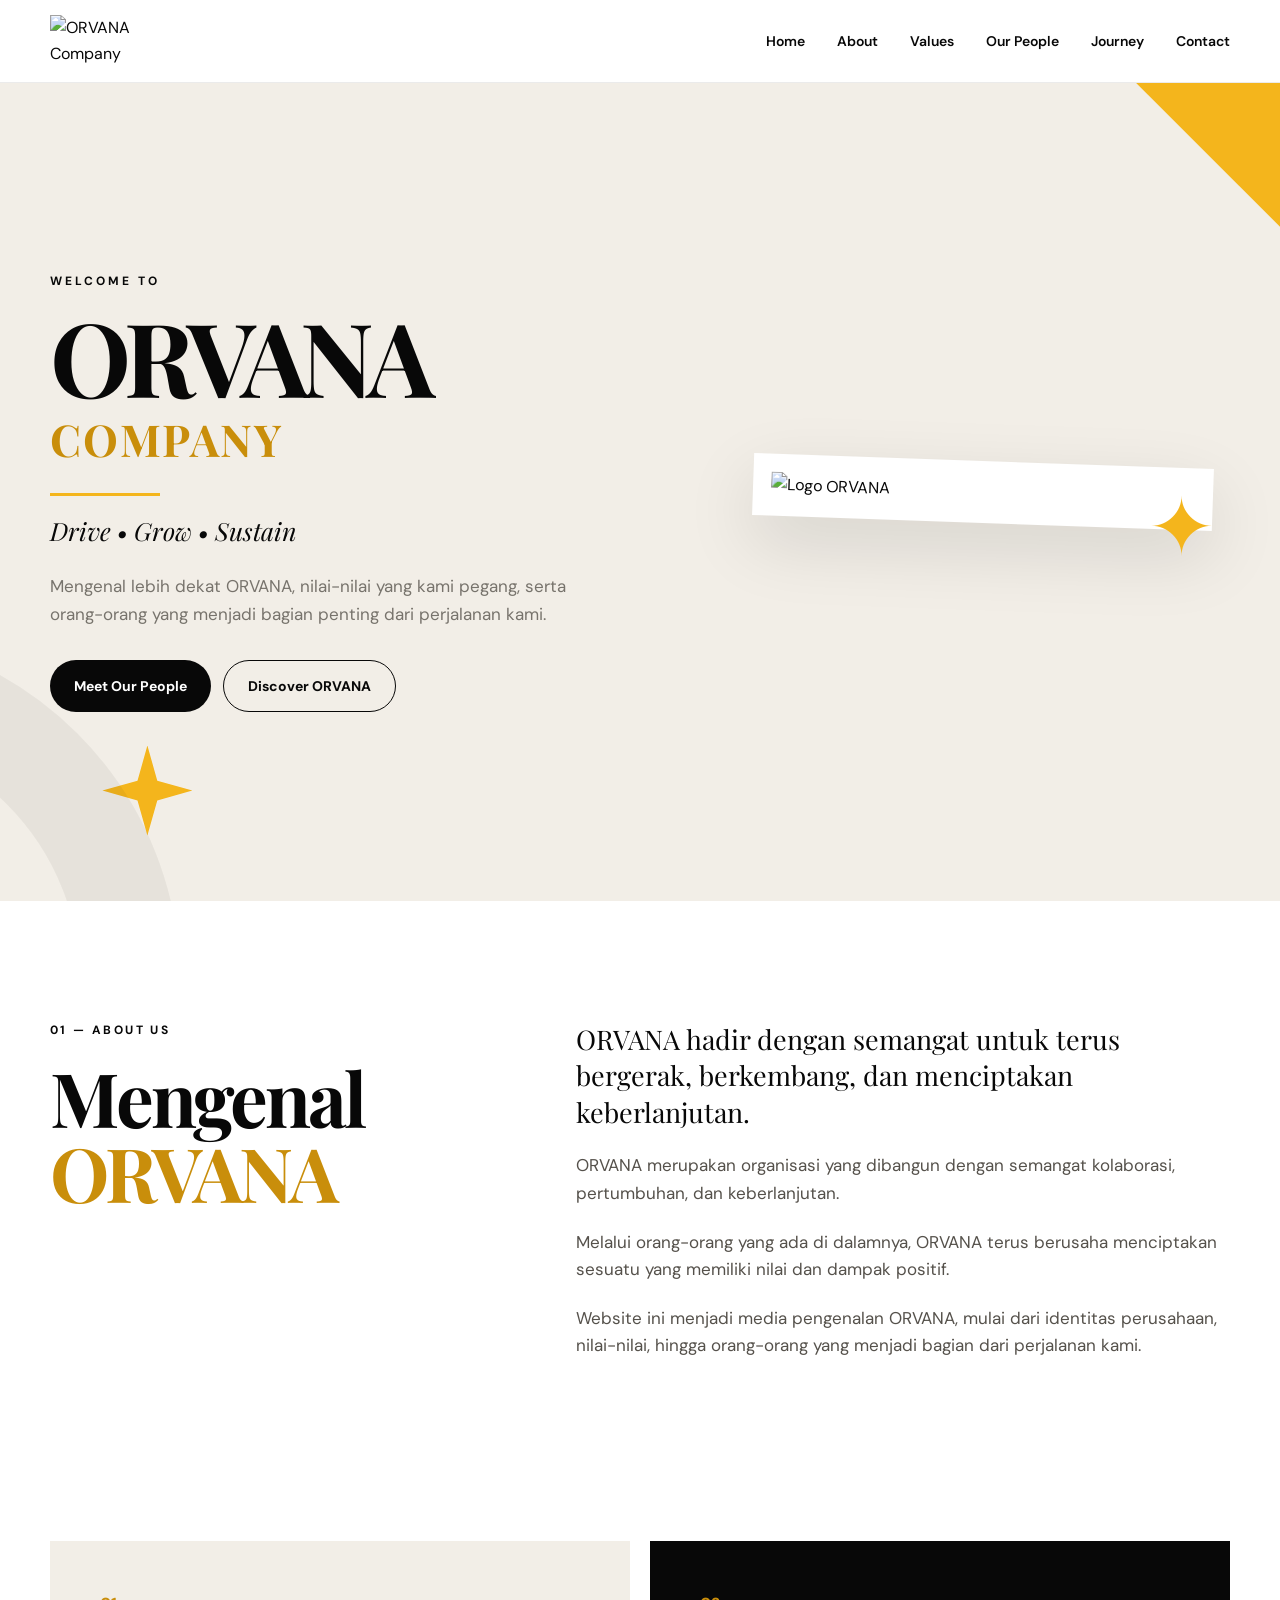
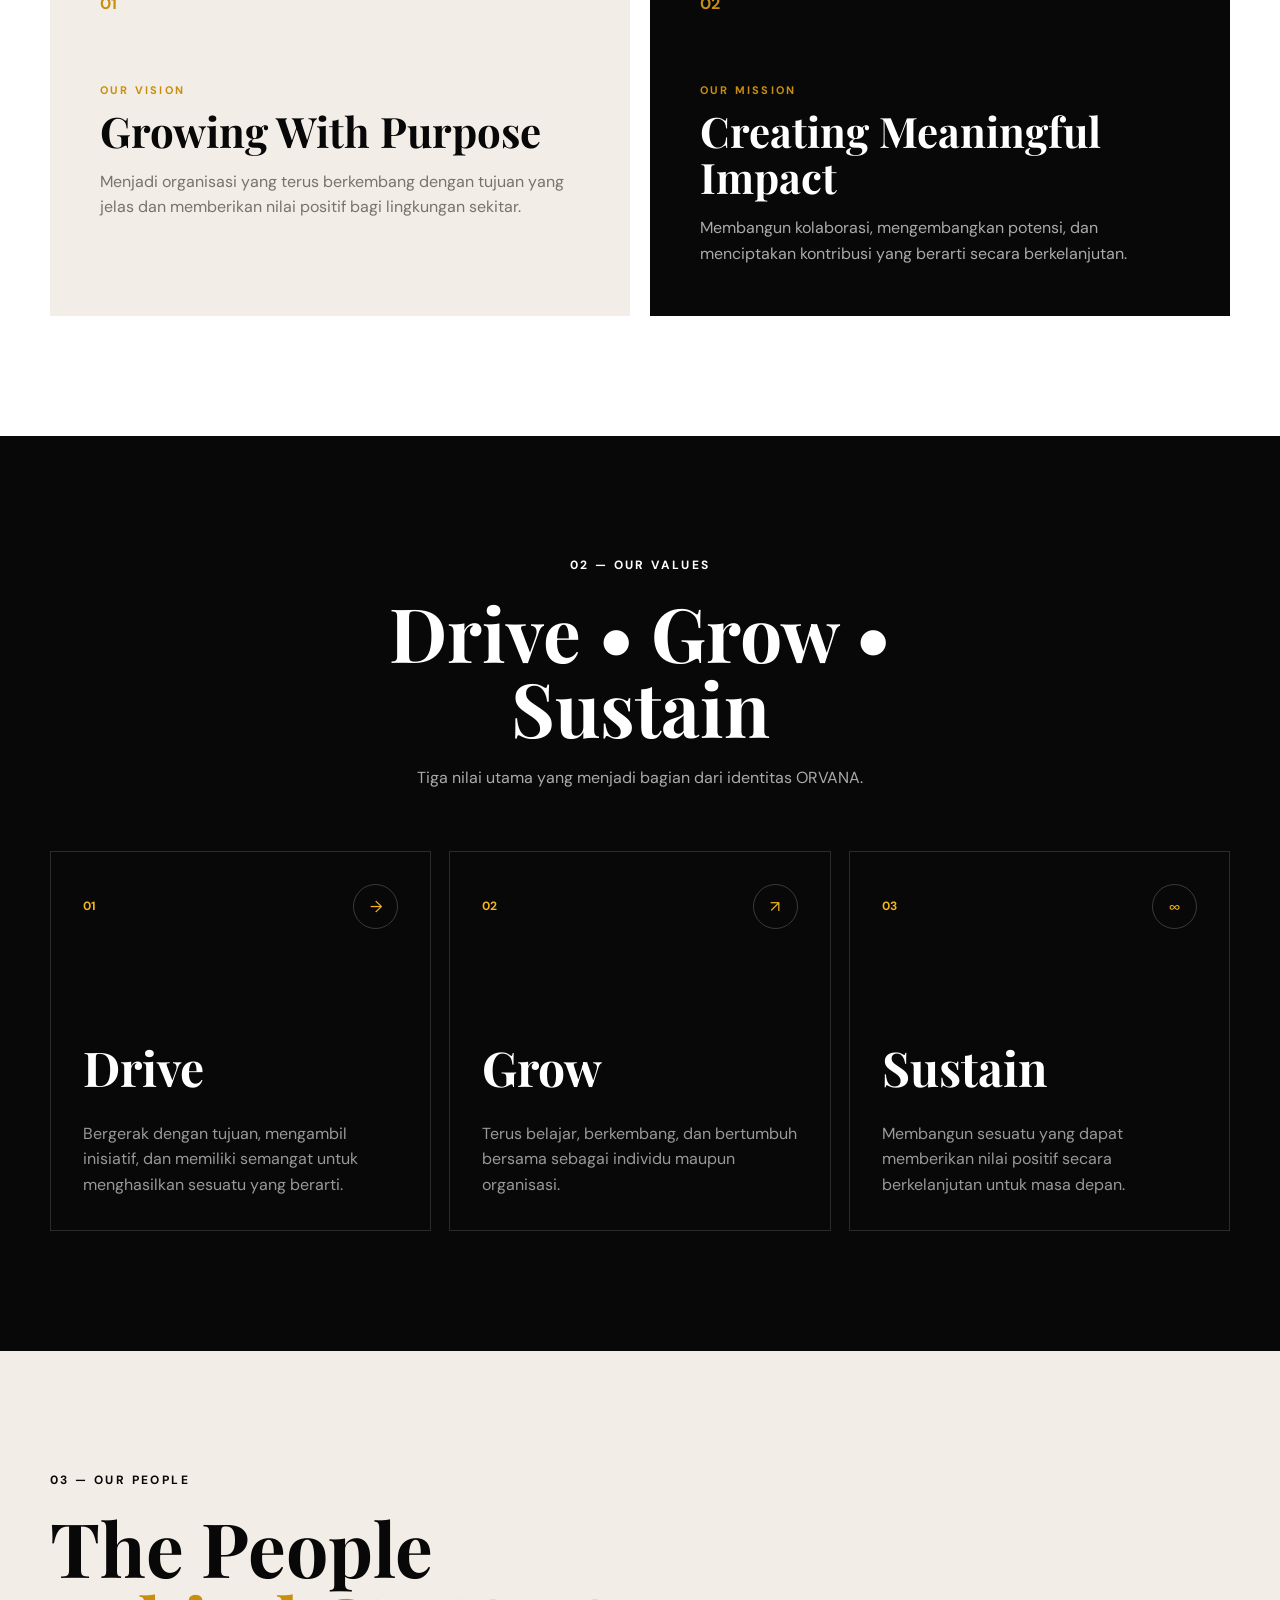
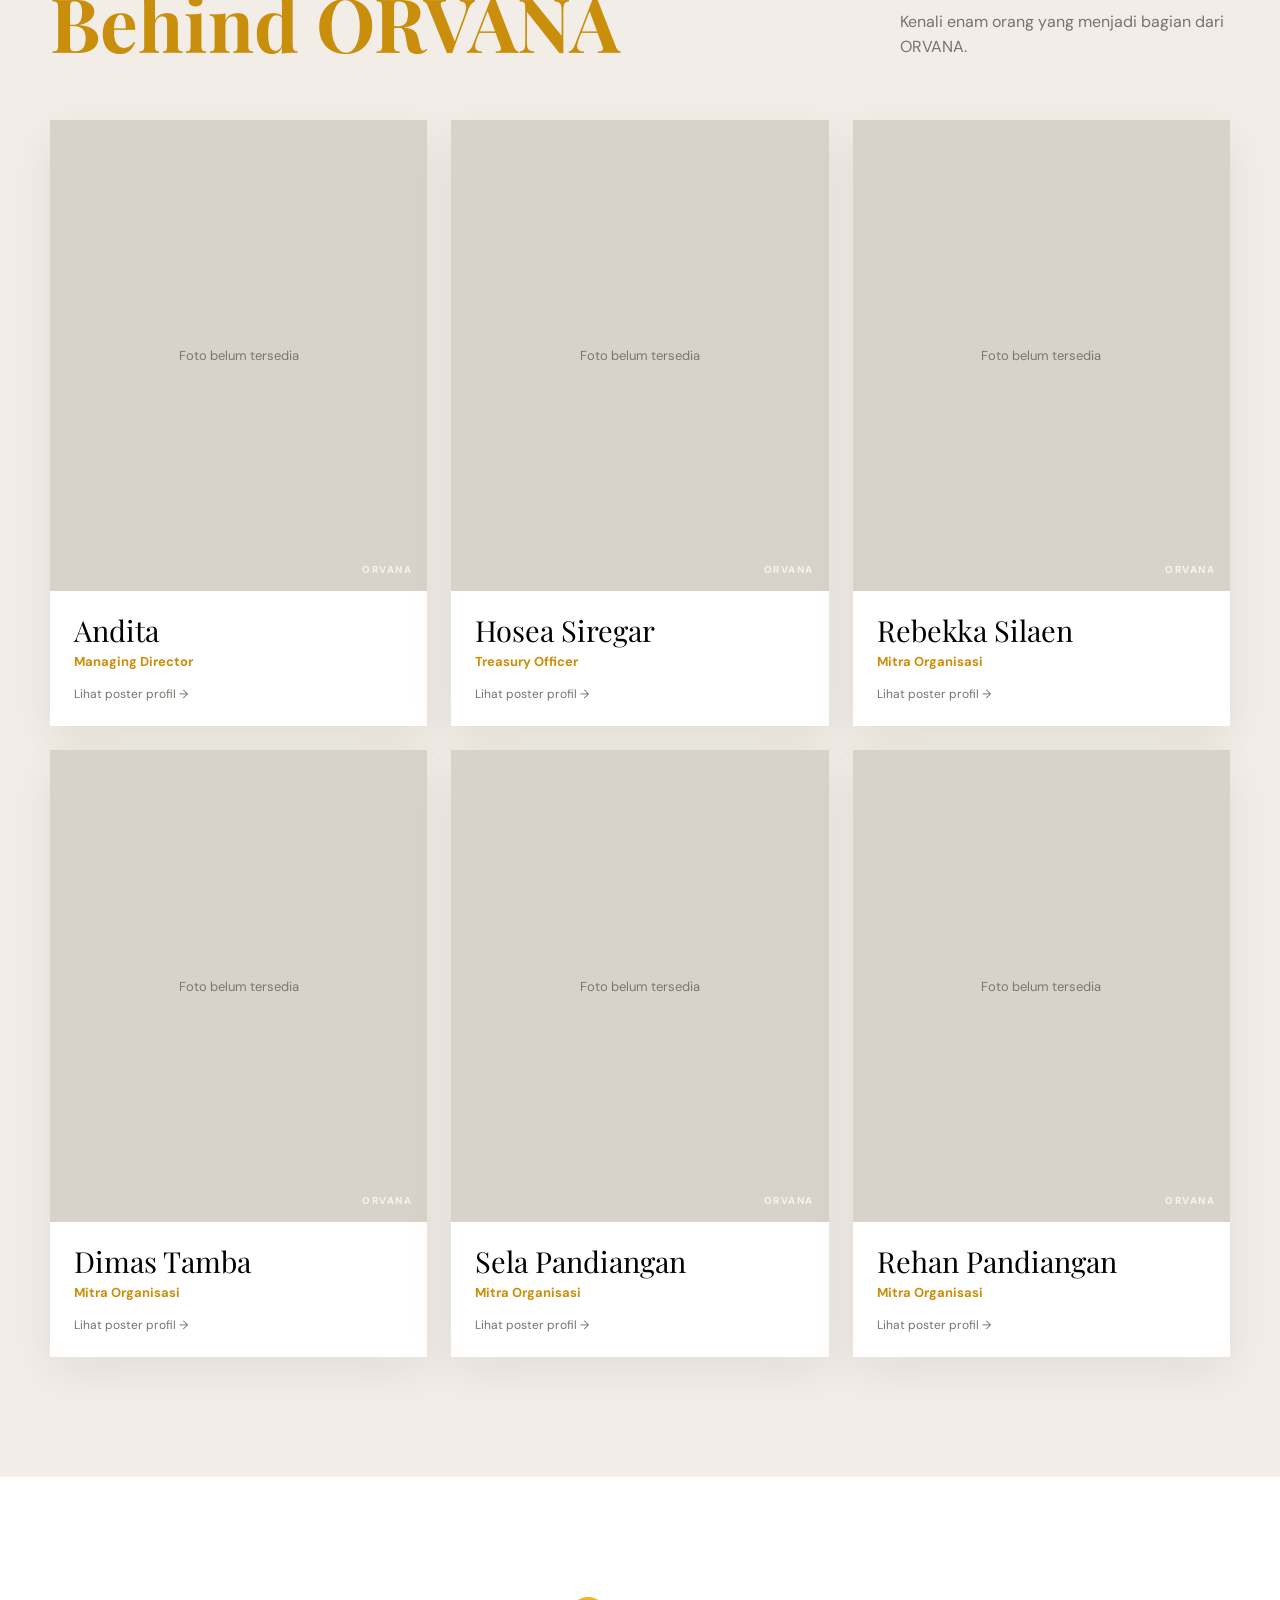
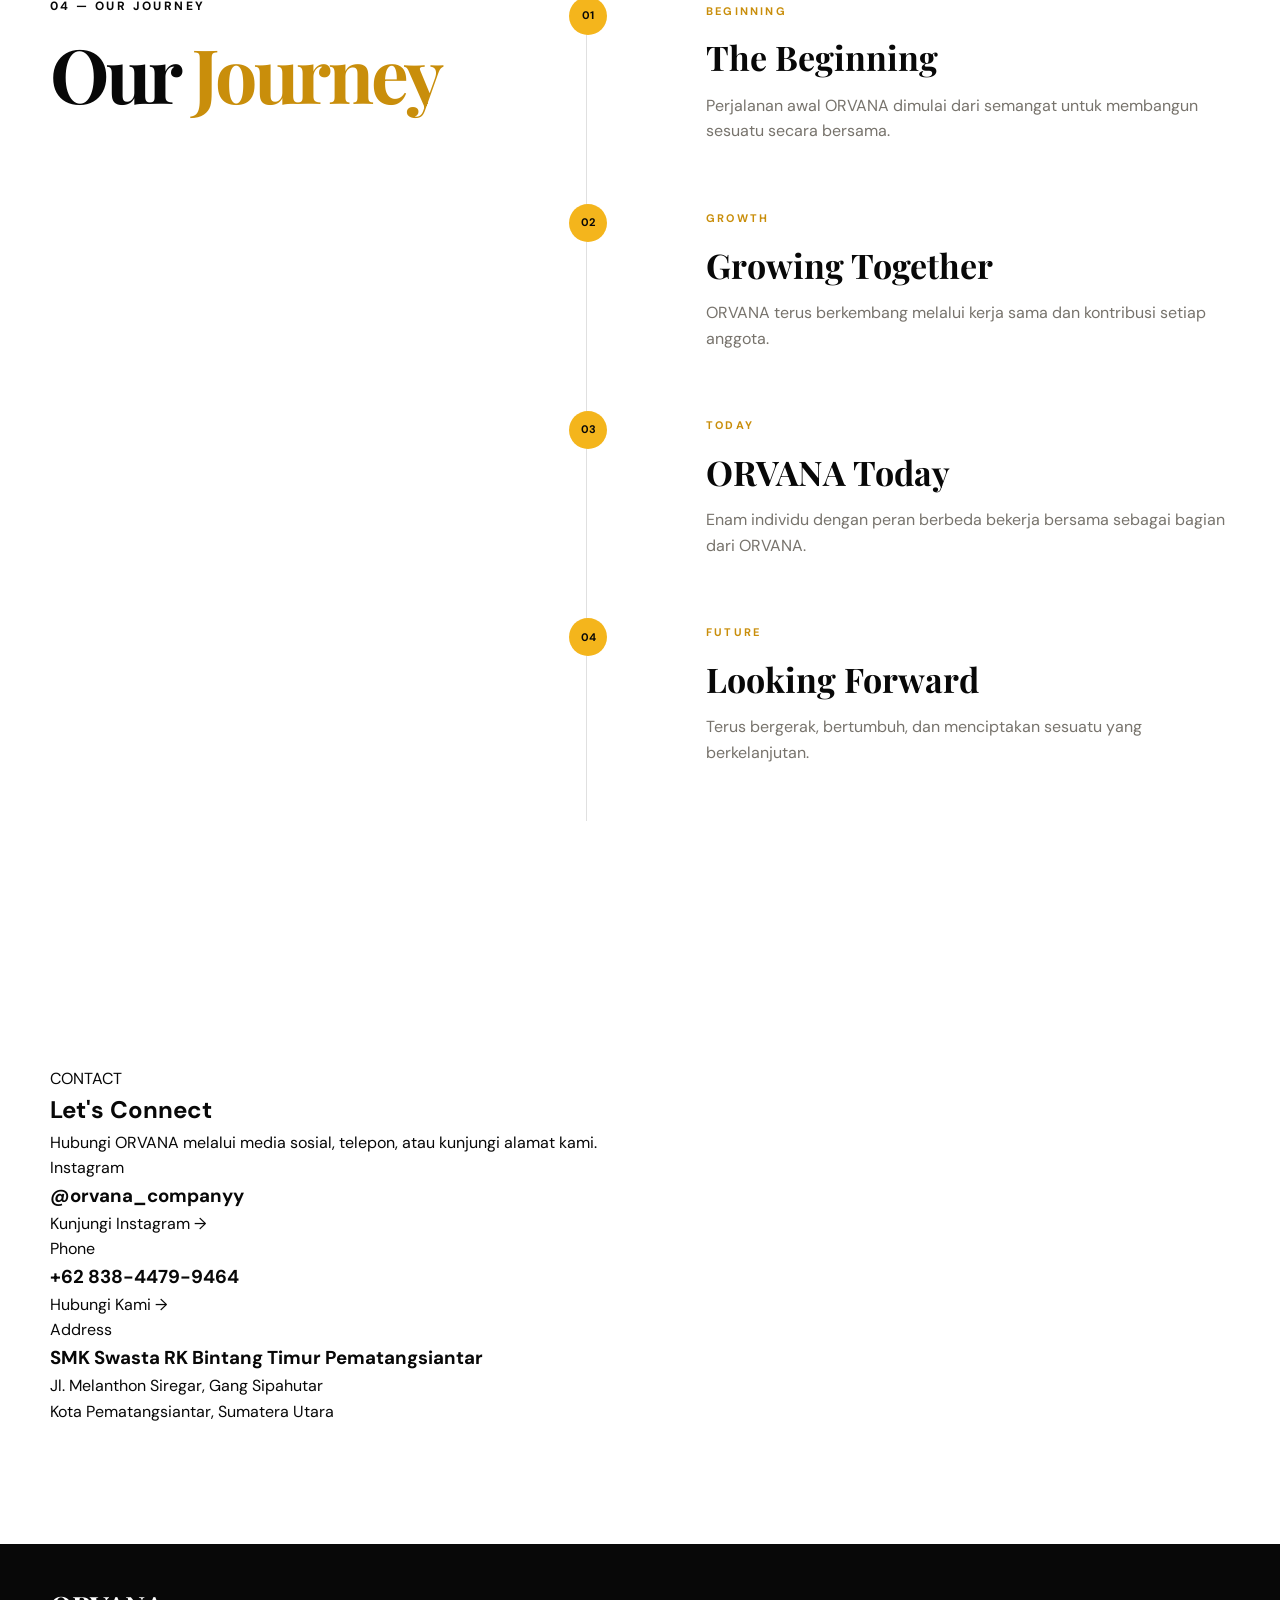
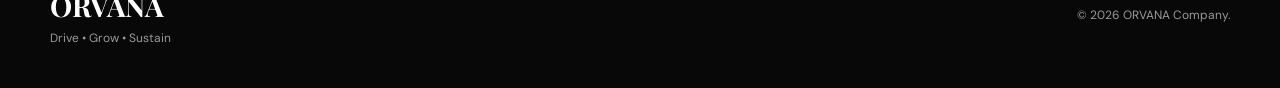
==== index.html @ 7134c8f1 "Upload ORVANA website" ====
<!DOCTYPE html>
<html lang="id">

<head>
    <meta charset="UTF-8">

    <meta name="viewport" content="width=device-width, initial-scale=1.0">

    <meta name="description"
        content="ORVANA Company - Drive, Grow, Sustain. Mengenal perusahaan dan orang-orang di balik ORVANA.">

    <meta name="author" content="ORVANA Company">

    <title>ORVANA Company | Drive • Grow • Sustain</title>

    <link rel="icon" type="image/png" href="assets/logo.png">

    <!-- Google Fonts -->
    <link rel="preconnect" href="https://fonts.googleapis.com">
    <link rel="preconnect" href="https://fonts.gstatic.com" crossorigin>

    <link
        href="https://fonts.googleapis.com/css2?family=DM+Sans:wght@400;500;600;700&family=Playfair+Display:ital,wght@0,600;0,700;1,600;1,700&display=swap"
        rel="stylesheet">

    <!-- CSS -->
    <link rel="stylesheet" href="style.css">
</head>


<body>


    <!-- =====================================================
         NAVBAR
    ====================================================== -->

    <header class="navbar">

        <div class="container navbar-container">

            <a href="#home" class="logo-link">
                <img src="assets/logo.png" alt="ORVANA Company">
            </a>


            <button
                class="menu-button"
                id="menuButton"
                aria-label="Buka menu">

                <span></span>
                <span></span>
                <span></span>

            </button>


            <nav
                class="navigation"
                id="navigation">

                <a href="#home">Home</a>

                <a href="#about">About</a>

                <a href="#values">Values</a>

                <a href="#people">Our People</a>

                <a href="#journey">Journey</a>

                <a href="#contact">Contact</a>

            </nav>

        </div>

    </header>



    <!-- =====================================================
         MAIN
    ====================================================== -->

    <main>


        <!-- =================================================
             HERO
        ================================================== -->

        <section
            class="hero"
            id="home">

            <div class="hero-decoration hero-decoration-1"></div>

            <div class="hero-decoration hero-decoration-2"></div>

            <div class="hero-circle"></div>


            <div class="container hero-container">


                <div class="hero-content reveal">

                    <p class="small-title">
                        WELCOME TO
                    </p>


                    <h1>

                        ORVANA

                        <span>
                            COMPANY
                        </span>

                    </h1>


                    <div class="hero-line"></div>


                    <p class="hero-tagline">
                        Drive • Grow • Sustain
                    </p>


                    <p class="hero-description">

                        Mengenal lebih dekat ORVANA,
                        nilai-nilai yang kami pegang,
                        serta orang-orang yang menjadi
                        bagian penting dari perjalanan kami.

                    </p>


                    <div class="hero-buttons">

                        <a
                            href="#people"
                            class="button button-dark">

                            Meet Our People

                        </a>


                        <a
                            href="#about"
                            class="button button-outline">

                            Discover ORVANA

                        </a>

                    </div>

                </div>



                <div class="hero-visual reveal">

                    <div class="hero-frame">

                        <img
                            src="assets/logo.png"
                            alt="Logo ORVANA">

                    </div>


                    <div class="hero-star">
                        ✦
                    </div>

                </div>

            </div>

        </section>



        <!-- =================================================
             ABOUT
        ================================================== -->

        <section
            class="section about-section"
            id="about">

            <div class="container">

                <div class="section-grid">


                    <div class="section-title reveal">

                        <p class="section-number">
                            01 — ABOUT US
                        </p>


                        <h2>

                            Mengenal

                            <span>
                                ORVANA
                            </span>

                        </h2>

                    </div>



                    <div class="section-text reveal">

                        <p class="lead-text">

                            ORVANA hadir dengan semangat
                            untuk terus bergerak, berkembang,
                            dan menciptakan keberlanjutan.

                        </p>


                        <p>

                            ORVANA merupakan organisasi yang
                            dibangun dengan semangat kolaborasi,
                            pertumbuhan, dan keberlanjutan.

                        </p>


                        <p>

                            Melalui orang-orang yang ada di
                            dalamnya, ORVANA terus berusaha
                            menciptakan sesuatu yang memiliki
                            nilai dan dampak positif.

                        </p>


                        <p>

                            Website ini menjadi media pengenalan
                            ORVANA, mulai dari identitas perusahaan,
                            nilai-nilai, hingga orang-orang yang
                            menjadi bagian dari perjalanan kami.

                        </p>

                    </div>

                </div>

            </div>

        </section>



        <!-- =================================================
             VISION & MISSION
        ================================================== -->

        <section class="vision-section">

            <div class="container">

                <div class="vision-grid">


                    <div class="vision-card reveal">

                        <div class="vision-icon">
                            01
                        </div>


                        <p class="card-label">
                            OUR VISION
                        </p>


                        <h3>
                            Growing With Purpose
                        </h3>


                        <p>

                            Menjadi organisasi yang terus
                            berkembang dengan tujuan yang
                            jelas dan memberikan nilai
                            positif bagi lingkungan sekitar.

                        </p>

                    </div>



                    <div class="vision-card dark-card reveal">

                        <div class="vision-icon">
                            02
                        </div>


                        <p class="card-label">
                            OUR MISSION
                        </p>


                        <h3>
                            Creating Meaningful Impact
                        </h3>


                        <p>

                            Membangun kolaborasi, mengembangkan
                            potensi, dan menciptakan kontribusi
                            yang berarti secara berkelanjutan.

                        </p>

                    </div>

                </div>

            </div>

        </section>



        <!-- =================================================
             VALUES
        ================================================== -->

        <section
            class="section values-section"
            id="values">

            <div class="container">


                <div class="center-title reveal">

                    <p class="section-number">
                        02 — OUR VALUES
                    </p>


                    <h2>
                        Drive • Grow • Sustain
                    </h2>


                    <p>

                        Tiga nilai utama yang menjadi
                        bagian dari identitas ORVANA.

                    </p>

                </div>



                <div class="values-grid">


                    <article class="value-card reveal">

                        <div class="value-top">

                            <span>
                                01
                            </span>


                            <div class="value-symbol">
                                →
                            </div>

                        </div>


                        <h3>
                            Drive
                        </h3>


                        <p>

                            Bergerak dengan tujuan,
                            mengambil inisiatif,
                            dan memiliki semangat
                            untuk menghasilkan
                            sesuatu yang berarti.

                        </p>

                    </article>



                    <article class="value-card reveal">

                        <div class="value-top">

                            <span>
                                02
                            </span>


                            <div class="value-symbol">
                                ↗
                            </div>

                        </div>


                        <h3>
                            Grow
                        </h3>


                        <p>

                            Terus belajar, berkembang,
                            dan bertumbuh bersama sebagai
                            individu maupun organisasi.

                        </p>

                    </article>



                    <article class="value-card reveal">

                        <div class="value-top">

                            <span>
                                03
                            </span>


                            <div class="value-symbol">
                                ∞
                            </div>

                        </div>


                        <h3>
                            Sustain
                        </h3>


                        <p>

                            Membangun sesuatu yang dapat
                            memberikan nilai positif
                            secara berkelanjutan
                            untuk masa depan.

                        </p>

                    </article>

                </div>

            </div>

        </section>



        <!-- =================================================
             OUR PEOPLE
        ================================================== -->

        <section
            class="section people-section"
            id="people">

            <div class="container">


                <div class="people-heading reveal">

                    <div>

                        <p class="section-number">
                            03 — OUR PEOPLE
                        </p>


                        <h2>

                            The People

                            <span>
                                Behind ORVANA
                            </span>

                        </h2>

                    </div>


                    <p>

                        Kenali enam orang yang menjadi
                        bagian dari ORVANA.

                    </p>

                </div>



                <!--

                    Kartu 6 anggota akan dibuat
                    secara otomatis oleh JavaScript.

                -->

                <div
                    class="people-grid"
                    id="peopleGrid">

                </div>

            </div>

        </section>



        <!-- =================================================
             JOURNEY
        ================================================== -->

        <section
            class="section journey-section"
            id="journey">

            <div class="container">


                <div class="section-grid">


                    <div class="section-title reveal">

                        <p class="section-number">
                            04 — OUR JOURNEY
                        </p>


                        <h2>

                            Our

                            <span>
                                Journey
                            </span>

                        </h2>

                    </div>



                    <div class="timeline">


                        <div class="timeline-item reveal">

                            <div class="timeline-number">
                                01
                            </div>


                            <div>

                                <span class="timeline-label">
                                    BEGINNING
                                </span>


                                <h3>
                                    The Beginning
                                </h3>


                                <p>

                                    Perjalanan awal ORVANA
                                    dimulai dari semangat
                                    untuk membangun sesuatu
                                    secara bersama.

                                </p>

                            </div>

                        </div>



                        <div class="timeline-item reveal">

                            <div class="timeline-number">
                                02
                            </div>


                            <div>

                                <span class="timeline-label">
                                    GROWTH
                                </span>


                                <h3>
                                    Growing Together
                                </h3>


                                <p>

                                    ORVANA terus berkembang
                                    melalui kerja sama dan
                                    kontribusi setiap anggota.

                                </p>

                            </div>

                        </div>



                        <div class="timeline-item reveal">

                            <div class="timeline-number">
                                03
                            </div>


                            <div>

                                <span class="timeline-label">
                                    TODAY
                                </span>


                                <h3>
                                    ORVANA Today
                                </h3>


                                <p>

                                    Enam individu dengan
                                    peran berbeda bekerja
                                    bersama sebagai bagian
                                    dari ORVANA.

                                </p>

                            </div>

                        </div>



                        <div class="timeline-item reveal">

                            <div class="timeline-number">
                                04
                            </div>


                            <div>

                                <span class="timeline-label">
                                    FUTURE
                                </span>


                                <h3>
                                    Looking Forward
                                </h3>


                                <p>

                                    Terus bergerak, bertumbuh,
                                    dan menciptakan sesuatu
                                    yang berkelanjutan.

                                </p>

                            </div>

                        </div>


                    </div>

                </div>

            </div>

        </section>



        <!-- =================================================
             CONTACT
        ================================================== -->

        <section class="contact section" id="contact">
    <div class="container">
        <div class="section-heading reveal">
            <span class="section-label">CONTACT</span>
            <h2>Let's Connect</h2>
            <p>
                Hubungi ORVANA melalui media sosial, telepon, atau kunjungi
                alamat kami.
            </p>
        </div>

        <div class="contact-grid">

            <!-- Instagram -->
            <div class="contact-card reveal">
                <div class="contact-icon">
                    <i class="fab fa-instagram"></i>
                </div>

                <div class="contact-info">
                    <span>Instagram</span>
                    <h3>@orvana_companyy</h3>

                    <a
                        href="https://www.instagram.com/orvana_company/"
                        target="_blank"
                        rel="noopener noreferrer"
                    >
                        Kunjungi Instagram →
                    </a>
                </div>
            </div>

            <!-- Telepon -->
            <div class="contact-card reveal">
                <div class="contact-icon">
                    <i class="fas fa-phone"></i>
                </div>

                <div class="contact-info">
                    <span>Phone</span>
                    <h3>+62 838-4479-9464</h3>

                    <a href="tel:+6283844799464">
                        Hubungi Kami →
                    </a>
                </div>
            </div>

            <!-- Alamat -->
            <div class="contact-card reveal">
                <div class="contact-icon">
                    <i class="fas fa-location-dot"></i>
                </div>

                <div class="contact-info">
                    <span>Address</span>
                    <h3>SMK Swasta RK Bintang Timur Pematangsiantar</h3>

                    <p>
                        Jl. Melanthon Siregar, Gang Sipahutar<br>
                        Kota Pematangsiantar, Sumatera Utara
                    </p>
                </div>
            </div>

        </div>
    </div>
</section>

    </main>



    <!-- =====================================================
         FOOTER
    ====================================================== -->

    <footer class="footer">

        <div class="container footer-container">


            <div>

                <h3>
                    ORVANA
                </h3>


                <p>
                    Drive • Grow • Sustain
                </p>

            </div>



            <div>

                <p>

                    ©
                    <span id="year"></span>
                    ORVANA Company.

                </p>

            </div>

        </div>

    </footer>



    <!-- =====================================================
         EMPLOYEE POSTER MODAL
    ====================================================== -->

    <div
        class="employee-modal"
        id="employeeModal"
        aria-hidden="true">


        <div
            class="modal-background"
            id="modalBackground">
        </div>



        <div
            class="modal-container"
            role="dialog"
            aria-modal="true">


            <button
                class="modal-close"
                id="modalClose"
                aria-label="Tutup">

                ×

            </button>



            <!-- POSTER -->

            <div class="employee-poster">


                <div class="poster-circle-big">
                </div>


                <div class="poster-circle-small">
                </div>


                <div class="poster-gold-shape">
                </div>



                <!-- LOGO -->

                <div class="poster-logo">

                    <img
                        src="assets/logo.png"
                        alt="ORVANA Company">

                </div>



                <!-- TAGLINE -->

                <div class="poster-tagline">

                    <span>
                        Drive
                    </span>

                    <b>
                        •
                    </b>

                    <span>
                        Grow
                    </span>

                    <b>
                        •
                    </b>

                    <span>
                        Sustain
                    </span>

                </div>



                <!-- SOCIAL BAR -->

                <div class="poster-social">

                    <span class="social-icon">
                        ◎
                    </span>


                    <span class="social-text">
                        ORVANA
                    </span>


                    <span class="social-icon">
                        ↗
                    </span>

                </div>



                <!-- PHOTO -->

                <div class="poster-photo">

                    <img
                        id="posterPhoto"
                        src=""
                        alt="Foto anggota ORVANA">

                </div>



                <!-- DECORATIVE TEXT -->

                <div class="poster-left-text">

                    Better
                    <br>
                    Together

                </div>



                <div class="poster-right-text">

                    Work
                    <br>
                    Smart
                    <br>
                    Not
                    <br>
                    Just
                    <br>
                    Hard

                </div>



                <!-- INFORMATION -->

                <div class="poster-information">

                    <h2 id="posterName">
                        Employee Name
                    </h2>


                    <p id="posterPosition">
                        Position
                    </p>

                </div>

            </div>

        </div>

    </div>



    <!-- =====================================================
         JAVASCRIPT
    ====================================================== -->

    <script src="script.js"></script>

</body>

</html>
---- style.css ----
/* =========================================================
   ORVANA COMPANY
   STYLE.CSS
========================================================= */


/* =========================================================
   VARIABLES
========================================================= */

:root {

    --black: #080808;

    --black-soft: #111111;

    --gold: #f4b51c;

    --gold-dark: #c98e0b;

    --cream: #f2eee7;

    --white: #ffffff;

    --gray: #77736c;

    --border: rgba(0, 0, 0, 0.12);

    --shadow:
        0 25px 70px rgba(0, 0, 0, 0.12);

}


/* =========================================================
   RESET
========================================================= */

* {

    margin: 0;

    padding: 0;

    box-sizing: border-box;

}


html {

    scroll-behavior: smooth;

}


body {

    font-family:
        "DM Sans",
        Arial,
        sans-serif;

    color:
        var(--black);

    background:
        var(--white);

    line-height:
        1.6;

    overflow-x:
        hidden;

}


img {

    max-width:
        100%;

    display:
        block;

}


a {

    color:
        inherit;

    text-decoration:
        none;

}


button {

    font-family:
        inherit;

}


/* =========================================================
   CONTAINER
========================================================= */

.container {

    width:
        min(
            1180px,
            calc(100% - 40px)
        );

    margin:
        0 auto;

}


/* =========================================================
   NAVBAR
========================================================= */

.navbar {

    position:
        sticky;

    top:
        0;

    z-index:
        1000;

    background:
        rgba(255,255,255,.95);

    backdrop-filter:
        blur(15px);

    border-bottom:
        1px solid
        rgba(0,0,0,.08);

}


.navbar-container {

    min-height:
        82px;

    display:
        flex;

    align-items:
        center;

    justify-content:
        space-between;

}


.logo-link img {

    width:
        145px;

}


.navigation {

    display:
        flex;

    align-items:
        center;

    gap:
        32px;

}


.navigation a {

    font-size:
        14px;

    font-weight:
        600;

    position:
        relative;

    padding:
        8px 0;

}


.navigation a::after {

    content:
        "";

    position:
        absolute;

    left:
        0;

    bottom:
        0;

    width:
        0;

    height:
        2px;

    background:
        var(--gold);

    transition:
        width .25s ease;

}


.navigation a:hover::after {

    width:
        100%;

}


/* =========================================================
   MOBILE MENU
========================================================= */

.menu-button {

    display:
        none;

    width:
        44px;

    height:
        44px;

    border:
        none;

    background:
        transparent;

    cursor:
        pointer;

}


.menu-button span {

    display:
        block;

    width:
        25px;

    height:
        2px;

    background:
        var(--black);

    margin:
        5px auto;

}


/* =========================================================
   HERO
========================================================= */

.hero {

    min-height:
        calc(100vh - 82px);

    background:
        var(--cream);

    position:
        relative;

    overflow:
        hidden;

    display:
        flex;

    align-items:
        center;

}


.hero-container {

    display:
        grid;

    grid-template-columns:
        1fr .8fr;

    gap:
        70px;

    align-items:
        center;

    padding:
        80px 0;

}


.hero-content {

    position:
        relative;

    z-index:
        5;

}


.small-title {

    font-size:
        12px;

    letter-spacing:
        .25em;

    font-weight:
        700;

    margin-bottom:
        20px;

}


.hero h1 {

    font-family:
        "Playfair Display",
        Georgia,
        serif;

    font-size:
        clamp(60px, 8vw, 110px);

    line-height:
        .88;

    letter-spacing:
        -.06em;

}


.hero h1 span {

    display:
        block;

    color:
        var(--gold-dark);

    font-size:
        .43em;

    letter-spacing:
        .04em;

    margin-top:
        18px;

}


.hero-line {

    width:
        110px;

    height:
        3px;

    background:
        var(--gold);

    margin-top:
        35px;

}


.hero-tagline {

    font-family:
        "Playfair Display",
        Georgia,
        serif;

    font-size:
        25px;

    font-style:
        italic;

    margin-top:
        15px;

}


.hero-description {

    max-width:
        540px;

    color:
        var(--gray);

    font-size:
        17px;

    margin-top:
        22px;

}


.hero-buttons {

    display:
        flex;

    flex-wrap:
        wrap;

    gap:
        12px;

    margin-top:
        32px;

}


.button {

    min-height:
        52px;

    display:
        inline-flex;

    align-items:
        center;

    justify-content:
        center;

    padding:
        0 24px;

    border-radius:
        100px;

    font-size:
        14px;

    font-weight:
        700;

    transition:
        all .3s ease;

}


.button:hover {

    transform:
        translateY(-3px);

}


.button-dark {

    background:
        var(--black);

    color:
        var(--white);

}


.button-outline {

    border:
        1px solid
        var(--black);

}


.hero-visual {

    position:
        relative;

    display:
        flex;

    justify-content:
        center;

}


.hero-frame {

    width:
        min(460px,100%);

    padding:
        18px;

    background:
        var(--white);

    box-shadow:
        var(--shadow);

    transform:
        rotate(2deg);

}


.hero-frame img {

    width:
        100%;

}


.hero-star {

    position:
        absolute;

    right:
        3%;

    top:
        5%;

    color:
        var(--gold);

    font-size:
        80px;

}


.hero-decoration {

    position:
        absolute;

    background:
        var(--gold);

}


.hero-decoration-1 {

    width:
        260px;

    height:
        260px;

    right:
        -150px;

    top:
        -150px;

    transform:
        rotate(45deg);

}


.hero-decoration-2 {

    width:
        90px;

    height:
        90px;

    left:
        8%;

    bottom:
        8%;

    clip-path:
        polygon(
            50% 0,
            61% 39%,
            100% 50%,
            61% 61%,
            50% 100%,
            39% 61%,
            0 50%,
            39% 39%
        );

}


.hero-circle {

    position:
        absolute;

    width:
        700px;

    height:
        700px;

    border:
        100px solid
        rgba(0,0,0,.05);

    border-radius:
        50%;

    left:
        -520px;

    bottom:
        -430px;

}


/* =========================================================
   SECTIONS
========================================================= */

.section {

    padding:
        120px 0;

}


.section-grid {

    display:
        grid;

    grid-template-columns:
        .8fr 1.2fr;

    gap:
        90px;

}


.section-number {

    font-size:
        12px;

    font-weight:
        700;

    letter-spacing:
        .2em;

    margin-bottom:
        20px;

}


.section-title h2 {

    font-family:
        "Playfair Display",
        Georgia,
        serif;

    font-size:
        clamp(45px,6vw,75px);

    line-height:
        1;

    letter-spacing:
        -.04em;

}


.section-title h2 span {

    color:
        var(--gold-dark);

}


.section-text {

    font-size:
        17px;

    color:
        #55514b;

}


.section-text p {

    margin-bottom:
        22px;

}


.section-text .lead-text {

    font-family:
        "Playfair Display",
        Georgia,
        serif;

    font-size:
        27px;

    line-height:
        1.35;

    color:
        var(--black);

}


/* =========================================================
   VISION
========================================================= */

.vision-section {

    padding:
        40px 0 120px;

}


.vision-grid {

    display:
        grid;

    grid-template-columns:
        1fr 1fr;

    gap:
        20px;

}


.vision-card {

    padding:
        50px;

    min-height:
        330px;

    background:
        var(--cream);

}


.dark-card {

    background:
        var(--black);

    color:
        var(--white);

}


.vision-icon {

    color:
        var(--gold-dark);

    font-weight:
        700;

}


.card-label {

    margin-top:
        65px;

    font-size:
        11px;

    font-weight:
        700;

    letter-spacing:
        .2em;

    color:
        var(--gold-dark);

}


.vision-card h3 {

    font-family:
        "Playfair Display",
        Georgia,
        serif;

    font-size:
        42px;

    line-height:
        1.1;

    margin-top:
        8px;

}


.vision-card p:last-child {

    margin-top:
        15px;

    color:
        var(--gray);

}


.dark-card p:last-child {

    color:
        #aaa;

}


/* =========================================================
   VALUES
========================================================= */

.values-section {

    background:
        var(--black);

    color:
        var(--white);

}


.center-title {

    text-align:
        center;

    max-width:
        760px;

    margin:
        0 auto 60px;

}


.center-title h2 {

    font-family:
        "Playfair Display",
        Georgia,
        serif;

    font-size:
        clamp(45px,6vw,75px);

    line-height:
        1;

    margin-bottom:
        20px;

}


.center-title > p:last-child {

    color:
        #aaa;

}


.values-grid {

    display:
        grid;

    grid-template-columns:
        repeat(3,1fr);

    gap:
        18px;

}


.value-card {

    min-height:
        350px;

    border:
        1px solid
        rgba(255,255,255,.14);

    padding:
        32px;

    transition:
        all .3s ease;

}


.value-card:hover {

    transform:
        translateY(-8px);

    border-color:
        var(--gold);

}


.value-top {

    display:
        flex;

    align-items:
        center;

    justify-content:
        space-between;

}


.value-top span {

    font-size:
        12px;

    font-weight:
        700;

    color:
        var(--gold);

}


.value-symbol {

    width:
        45px;

    height:
        45px;

    border:
        1px solid
        rgba(255,255,255,.2);

    border-radius:
        50%;

    display:
        grid;

    place-items:
        center;

    color:
        var(--gold);

}


.value-card h3 {

    font-family:
        "Playfair Display",
        Georgia,
        serif;

    font-size:
        48px;

    margin-top:
        100px;

    margin-bottom:
        15px;

}


.value-card p {

    color:
        #999;

}


/* =========================================================
   PEOPLE
========================================================= */

.people-section {

    background:
        var(--cream);

}


.people-heading {

    display:
        flex;

    justify-content:
        space-between;

    align-items:
        flex-end;

    gap:
        40px;

    margin-bottom:
        60px;

}


.people-heading h2 {

    font-family:
        "Playfair Display",
        Georgia,
        serif;

    font-size:
        clamp(45px,6vw,75px);

    line-height:
        1;

}


.people-heading h2 span {

    display:
        block;

    color:
        var(--gold-dark);

}


.people-heading > p {

    max-width:
        330px;

    color:
        var(--gray);

}


/* =========================================================
   EMPLOYEE GRID
========================================================= */

.people-grid {

    display:
        grid;

    grid-template-columns:
        repeat(3,1fr);

    gap:
        24px;

}


/* =========================================================
   EMPLOYEE CARD
========================================================= */

.person-card {

    width:
        100%;

    border:
        none;

    padding:
        0;

    background:
        var(--white);

    text-align:
        left;

    cursor:
        pointer;

    overflow:
        hidden;

    box-shadow:
        0 15px 45px
        rgba(0,0,0,.07);

    transition:
        all .3s ease;

}


.person-card:hover {

    transform:
        translateY(-8px);

    box-shadow:
        var(--shadow);

}


.person-photo {

    aspect-ratio:
        4 / 5;

    background:
        #d8d3ca;

    overflow:
        hidden;

    position:
        relative;

}


.person-photo::after {

    content:
        "ORVANA";

    position:
        absolute;

    right:
        15px;

    bottom:
        15px;

    color:
        rgba(255,255,255,.75);

    font-size:
        10px;

    font-weight:
        700;

    letter-spacing:
        .15em;

}


.person-photo img {

    width:
        100%;

    height:
        100%;

    object-fit:
        cover;

    transition:
        transform .5s ease;

}


.person-card:hover
.person-photo img {

    transform:
        scale(1.05);

}


.person-info {

    padding:
        24px;

}


.person-name {

    font-family:
        "Playfair Display",
        Georgia,
        serif;

    font-size:
        29px;

    line-height:
        1.1;

}


.person-position {

    color:
        var(--gold-dark);

    font-size:
        13px;

    font-weight:
        700;

    margin-top:
        6px;

}


.person-hint {

    margin-top:
        16px;

    color:
        var(--gray);

    font-size:
        12px;

}


/* =========================================================
   JOURNEY
========================================================= */

.timeline {

    position:
        relative;

    padding-left:
        45px;

}


.timeline::before {

    content:
        "";

    position:
        absolute;

    left:
        10px;

    top:
        5px;

    bottom:
        5px;

    width:
        1px;

    background:
        var(--border);

}


.timeline-item {

    position:
        relative;

    display:
        grid;

    grid-template-columns:
        60px 1fr;

    gap:
        25px;

    margin-bottom:
        60px;

}


.timeline-number {

    width:
        38px;

    height:
        38px;

    border-radius:
        50%;

    background:
        var(--gold);

    display:
        grid;

    place-items:
        center;

    font-size:
        11px;

    font-weight:
        700;

    position:
        relative;

    left:
        -52px;

    z-index:
        2;

}


.timeline-label {

    font-size:
        11px;

    font-weight:
        700;

    letter-spacing:
        .2em;

    color:
        var(--gold-dark);

}


.timeline-item h3 {

    font-family:
        "Playfair Display",
        Georgia,
        serif;

    font-size:
        34px;

    margin:
        8px 0;

}


.timeline-item p {

    color:
        var(--gray);

}


/* =========================================================
   CONTACT
========================================================= */

.contact-section {

    padding:
        50px 0 120px;

}


.contact-box {

    background:
        var(--cream);

    padding:
        70px;

    display:
        grid;

    grid-template-columns:
        1fr .8fr;

    gap:
        70px;

    position:
        relative;

    overflow:
        hidden;

}


.contact-box::after {

    content:
        "";

    position:
        absolute;

    width:
        350px;

    height:
        350px;

    border:
        70px solid
        rgba(244,181,28,.2);

    border-radius:
        50%;

    right:
        -170px;

    bottom:
        -180px;

}


.contact-box h2 {

    font-family:
        "Playfair Display",
        Georgia,
        serif;

    font-size:
        clamp(45px,6vw,75px);

    line-height:
        1;

}


.contact-box h2 span {

    color:
        var(--gold-dark);

}


.contact-information {

    position:
        relative;

    z-index:
        2;

}


.contact-information > p {

    color:
        var(--gray);

    margin-bottom:
        25px;

}


.contact-links {

    display:
        flex;

    flex-direction:
        column;

    gap:
        10px;

}


.contact-links a {

    font-weight:
        700;

}


.contact-links a:hover {

    color:
        var(--gold-dark);

}


/* =========================================================
   FOOTER
========================================================= */

.footer {

    background:
        var(--black);

    color:
        var(--white);

    padding:
        40px 0;

}


.footer-container {

    display:
        flex;

    justify-content:
        space-between;

    align-items:
        center;

    gap:
        30px;

}


.footer h3 {

    font-family:
        "Playfair Display",
        Georgia,
        serif;

    font-size:
        28px;

}


.footer p {

    color:
        #999;

    font-size:
        12px;

}


/* =========================================================
   MODAL
========================================================= */

.employee-modal {

    position:
        fixed;

    inset:
        0;

    z-index:
        5000;

    display:
        none;

    align-items:
        center;

    justify-content:
        center;

    padding:
        20px;

}


.employee-modal.active {

    display:
        flex;

}


.modal-background {

    position:
        absolute;

    inset:
        0;

    background:
        rgba(0,0,0,.82);

    backdrop-filter:
        blur(8px);

}


.modal-container {

    width:
        min(650px,95vw);

    max-height:
        95vh;

    overflow-y:
        auto;

    position:
        relative;

    z-index:
        2;

}


.modal-close {

    position:
        absolute;

    top:
        12px;

    right:
        12px;

    width:
        44px;

    height:
        44px;

    border:
        none;

    border-radius:
        50%;

    background:
        rgba(255,255,255,.95);

    font-size:
        30px;

    cursor:
        pointer;

    z-index:
        20;

}


.modal-close:hover {

    background:
        var(--gold);

}


/* =========================================================
   POSTER
========================================================= */

.employee-poster {

    width:
        100%;

    aspect-ratio:
        717 / 900;

    background:
        #eee9e1;

    position:
        relative;

    overflow:
        hidden;

}


/* =========================================================
   POSTER DECORATION
========================================================= */

.poster-circle-big {

    position:
        absolute;

    width:
        110%;

    height:
        60%;

    left:
        -30%;

    top:
        32%;

    border:
        75px solid
        rgba(0,0,0,.12);

    border-radius:
        50%;

}


.poster-circle-small {

    position:
        absolute;

    width:
        100%;

    height:
        52%;

    left:
        -22%;

    top:
        36%;

    border:
        25px solid
        rgba(244,181,28,.25);

    border-radius:
        50%;

}


.poster-gold-shape {

    position:
        absolute;

    width:
        230px;

    height:
        230px;

    right:
        -130px;

    top:
        -130px;

    background:
        var(--gold);

    transform:
        rotate(45deg);

}


/* =========================================================
   POSTER LOGO
========================================================= */

.poster-logo {

    position:
        absolute;

    top:
        4%;

    left:
        8%;

    width:
        55%;

    z-index:
        5;

}


.poster-logo img {

    width:
        100%;

    height:
        115px;

    object-fit:
        contain;

    object-position:
        left top;

}


/* =========================================================
   POSTER TAGLINE
========================================================= */

.poster-tagline {

    position:
        absolute;

    top:
        18%;

    left:
        32%;

    display:
        flex;

    align-items:
        center;

    gap:
        8px;

    font-size:
        13px;

    z-index:
        6;

}


.poster-tagline b {

    color:
        var(--gold-dark);

}


/* =========================================================
   POSTER SOCIAL
========================================================= */

.poster-social {

    position:
        absolute;

    top:
        22%;

    left:
        23%;

    right:
        19%;

    height:
        58px;

    background:
        rgba(255,255,255,.96);

    z-index:
        10;

    display:
        flex;

    align-items:
        center;

    justify-content:
        space-between;

    padding:
        0 17px;

    box-shadow:
        0 10px 25px
        rgba(0,0,0,.12);

}


.social-icon {

    font-size:
        25px;

}


.social-text {

    font-family:
        "Playfair Display",
        Georgia,
        serif;

    font-size:
        20px;

    font-weight:
        700;

}


/* =========================================================
   POSTER PHOTO
========================================================= */

.poster-photo {

    position:
        absolute;

    left:
        24%;

    right:
        23%;

    top:
        28%;

    height:
        49%;

    background:
        #111;

    border:
        10px solid
        var(--white);

    z-index:
        8;

    box-shadow:
        0 12px 30px
        rgba(0,0,0,.15);

}


.poster-photo img {

    width:
        100%;

    height:
        100%;

    object-fit:
        cover;

}


/* =========================================================
   POSTER TEXT
========================================================= */

.poster-left-text {

    position:
        absolute;

    left:
        3%;

    top:
        47%;

    font-family:
        "Playfair Display",
        Georgia,
        serif;

    font-style:
        italic;

    font-size:
        25px;

    line-height:
        1.05;

    font-weight:
        700;

    transform:
        rotate(-20deg);

    z-index:
        12;

}


.poster-right-text {

    position:
        absolute;

    right:
        2%;

    top:
        42%;

    text-align:
        center;

    font-family:
        "Playfair Display",
        Georgia,
        serif;

    font-style:
        italic;

    font-size:
        21px;

    line-height:
        1.1;

    font-weight:
        700;

    transform:
        rotate(9deg);

    z-index:
        12;

}


/* =========================================================
   POSTER INFORMATION
========================================================= */

.poster-information {

    position:
        absolute;

    left:
        12%;

    right:
        8%;

    bottom:
        5%;

    z-index:
        15;

}


.poster-information h2 {

    font-family:
        "Playfair Display",
        Georgia,
        serif;

    font-style:
        italic;

    font-size:
        clamp(34px,7vw,62px);

    line-height:
        .95;

    text-shadow:
        1px 1px 0 white;

}


.poster-information p {

    font-family:
        "Playfair Display",
        Georgia,
        serif;

    font-style:
        italic;

    color:
        var(--gold-dark);

    font-size:
        clamp(20px,4vw,35px);

    font-weight:
        600;

}


/* =========================================================
   ANIMATION
========================================================= */

.reveal {

    opacity:
        0;

    transform:
        translateY(25px);

    transition:
        opacity .7s ease,
        transform .7s ease;

}


.reveal.show {

    opacity:
        1;

    transform:
        translateY(0);

}


/* =========================================================
   TABLET
========================================================= */

@media (max-width:900px) {


    .hero-container {

        grid-template-columns:
            1fr;

        gap:
            50px;

    }


    .hero-visual {

        max-width:
            520px;

        margin:
            auto;

    }


    .section-grid {

        grid-template-columns:
            1fr;

        gap:
            50px;

    }


    .vision-grid {

        grid-template-columns:
            1fr;

    }


    .values-grid {

        grid-template-columns:
            1fr 1fr;

    }


    .people-grid {

        grid-template-columns:
            1fr 1fr;

    }


    .contact-box {

        grid-template-columns:
            1fr;

    }

}


/* =========================================================
   MOBILE
========================================================= */

@media (max-width:680px) {


    .container {

        width:
            calc(100% - 28px);

    }


    .navbar-container {

        min-height:
            72px;

    }


    .logo-link img {

        width:
            125px;

    }


    .menu-button {

        display:
            block;

    }


    .navigation {

        position:
            absolute;

        top:
            72px;

        left:
            0;

        right:
            0;

        display:
            none;

        flex-direction:
            column;

        align-items:
            stretch;

        gap:
            0;

        padding:
            15px 20px 25px;

        background:
            var(--white);

        border-bottom:
            1px solid
            var(--border);

    }


    .navigation.active {

        display:
            flex;

    }


    .navigation a {

        padding:
            13px 0;

    }


    .hero-container {

        padding:
            65px 0;

    }


    .hero h1 {

        font-size:
            65px;

    }


    .hero-description {

        font-size:
            15px;

    }


    .section {

        padding:
            80px 0;

    }


    .section-title h2,
    .people-heading h2,
    .center-title h2 {

        font-size:
            48px;

    }


    .values-grid {

        grid-template-columns:
            1fr;

    }


    .value-card {

        min-height:
            auto;

    }


    .value-card h3 {

        margin-top:
            65px;

    }


    .people-heading {

        flex-direction:
            column;

        align-items:
            flex-start;

    }


    .people-grid {

        grid-template-columns:
            1fr;

    }


    .vision-card {

        padding:
            35px;

    }


    .contact-box {

        padding:
            45px 28px;

    }


    .footer-container {

        flex-direction:
            column;

        align-items:
            flex-start;

    }


    .modal-container {

        width:
            96vw;

    }


    .poster-logo img {

        height:
            90px;

    }


    .poster-social {

        height:
            42px;

    }


    .social-text {

        font-size:
            14px;

    }


    .social-icon {

        font-size:
            18px;

    }


    .poster-left-text {

        font-size:
            17px;

    }


    .poster-right-text {

        font-size:
            15px;

    }

}
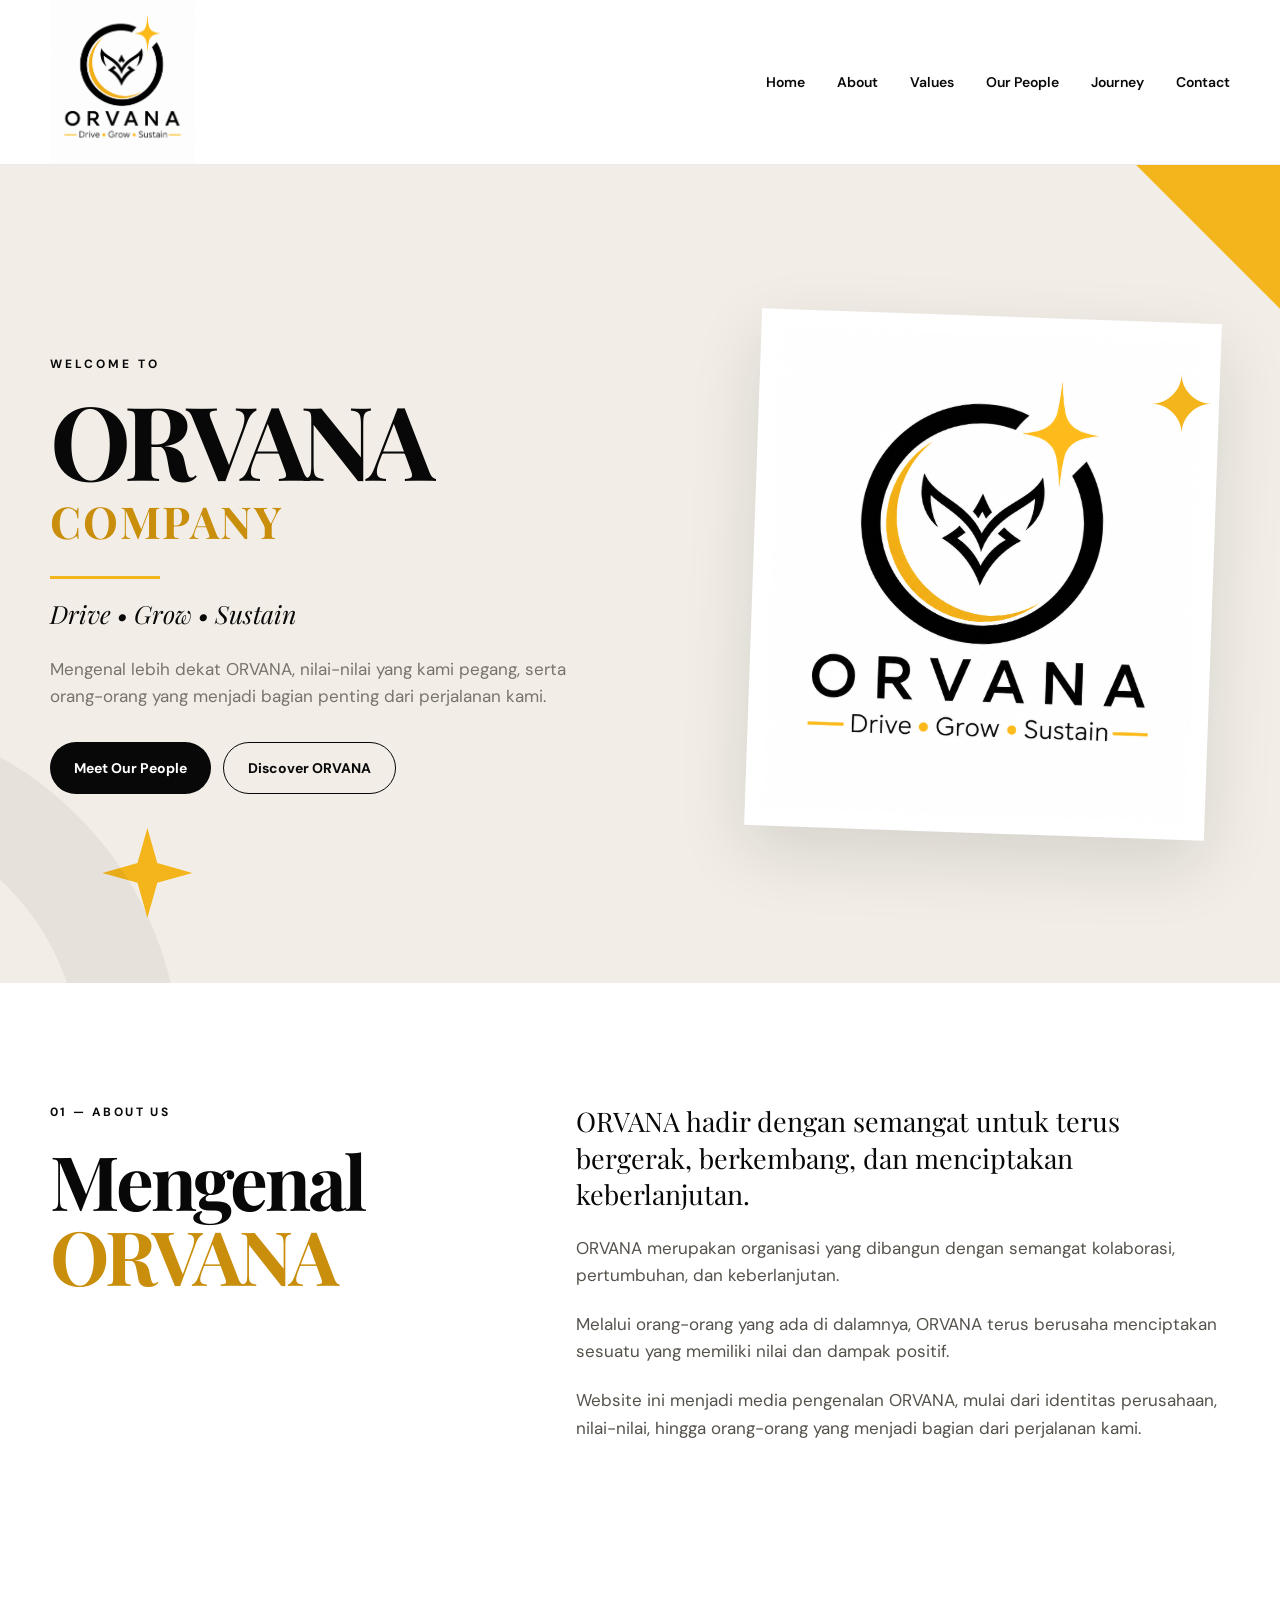
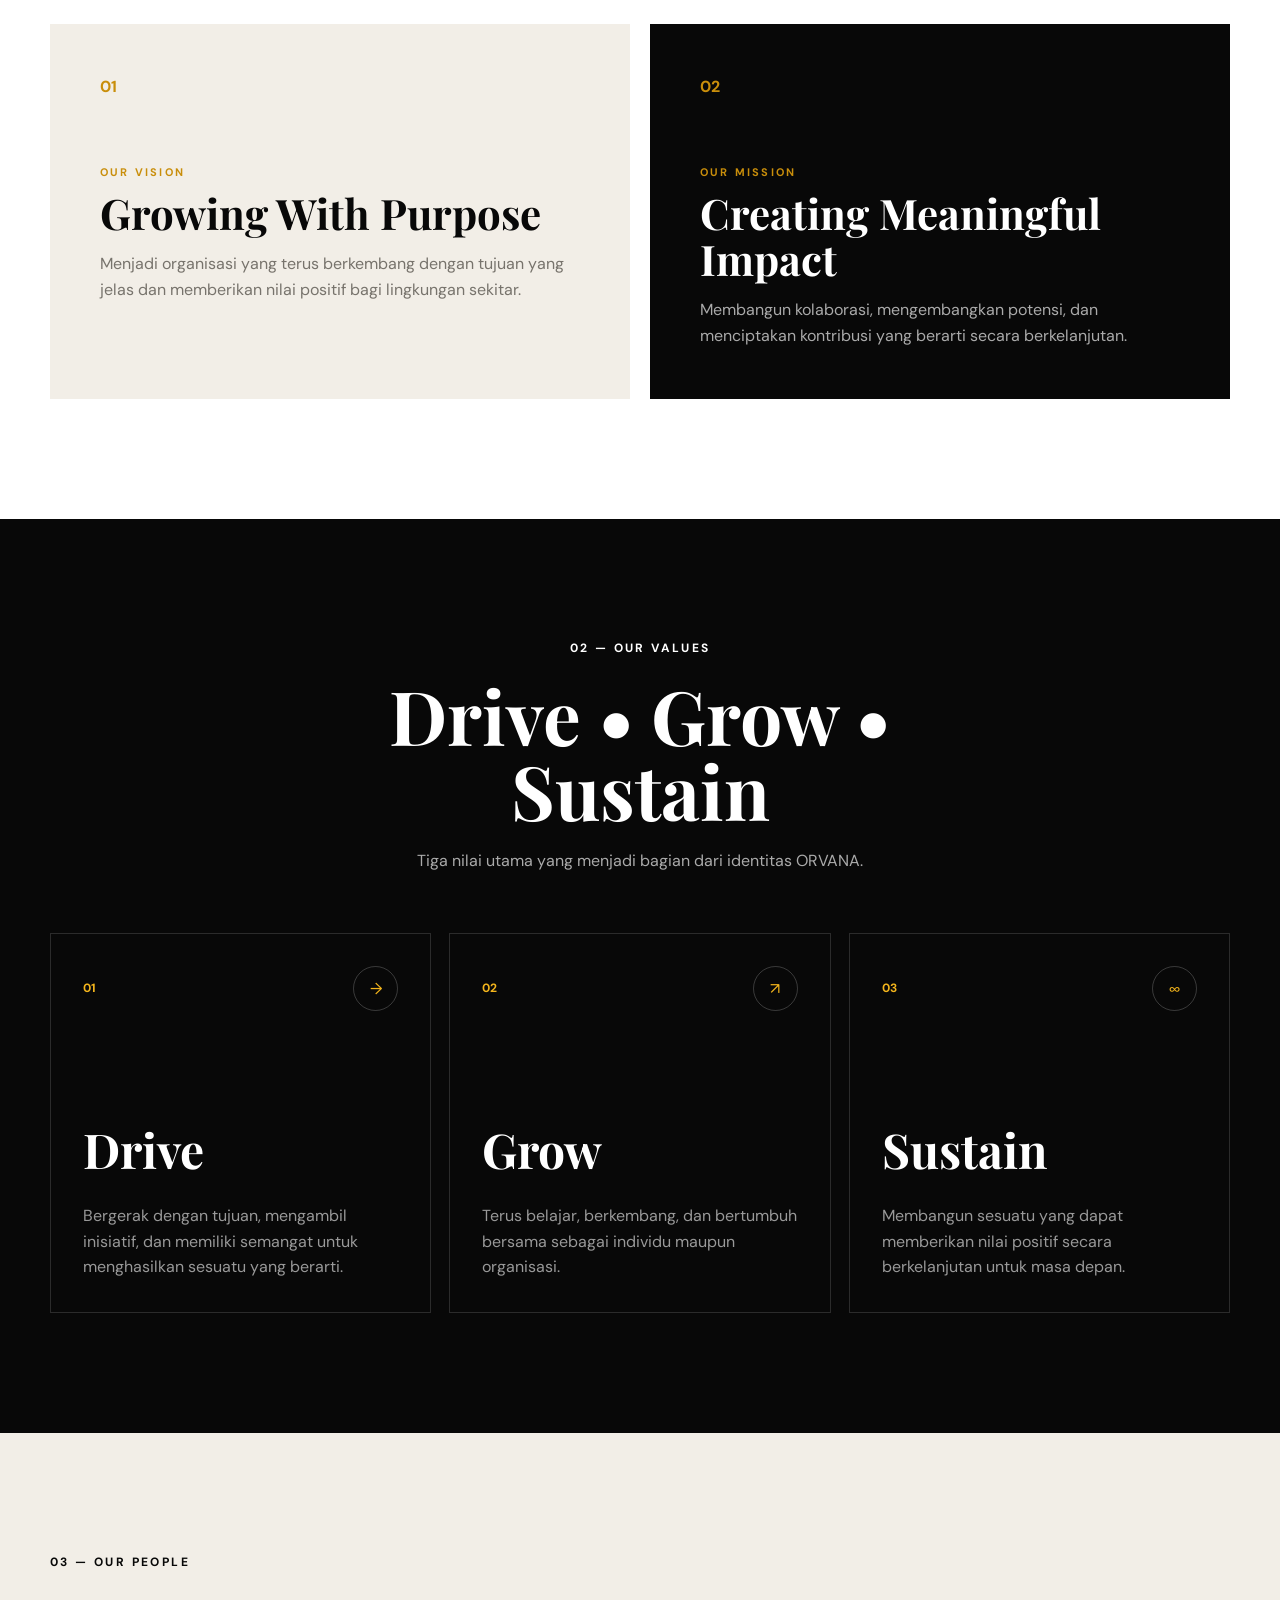
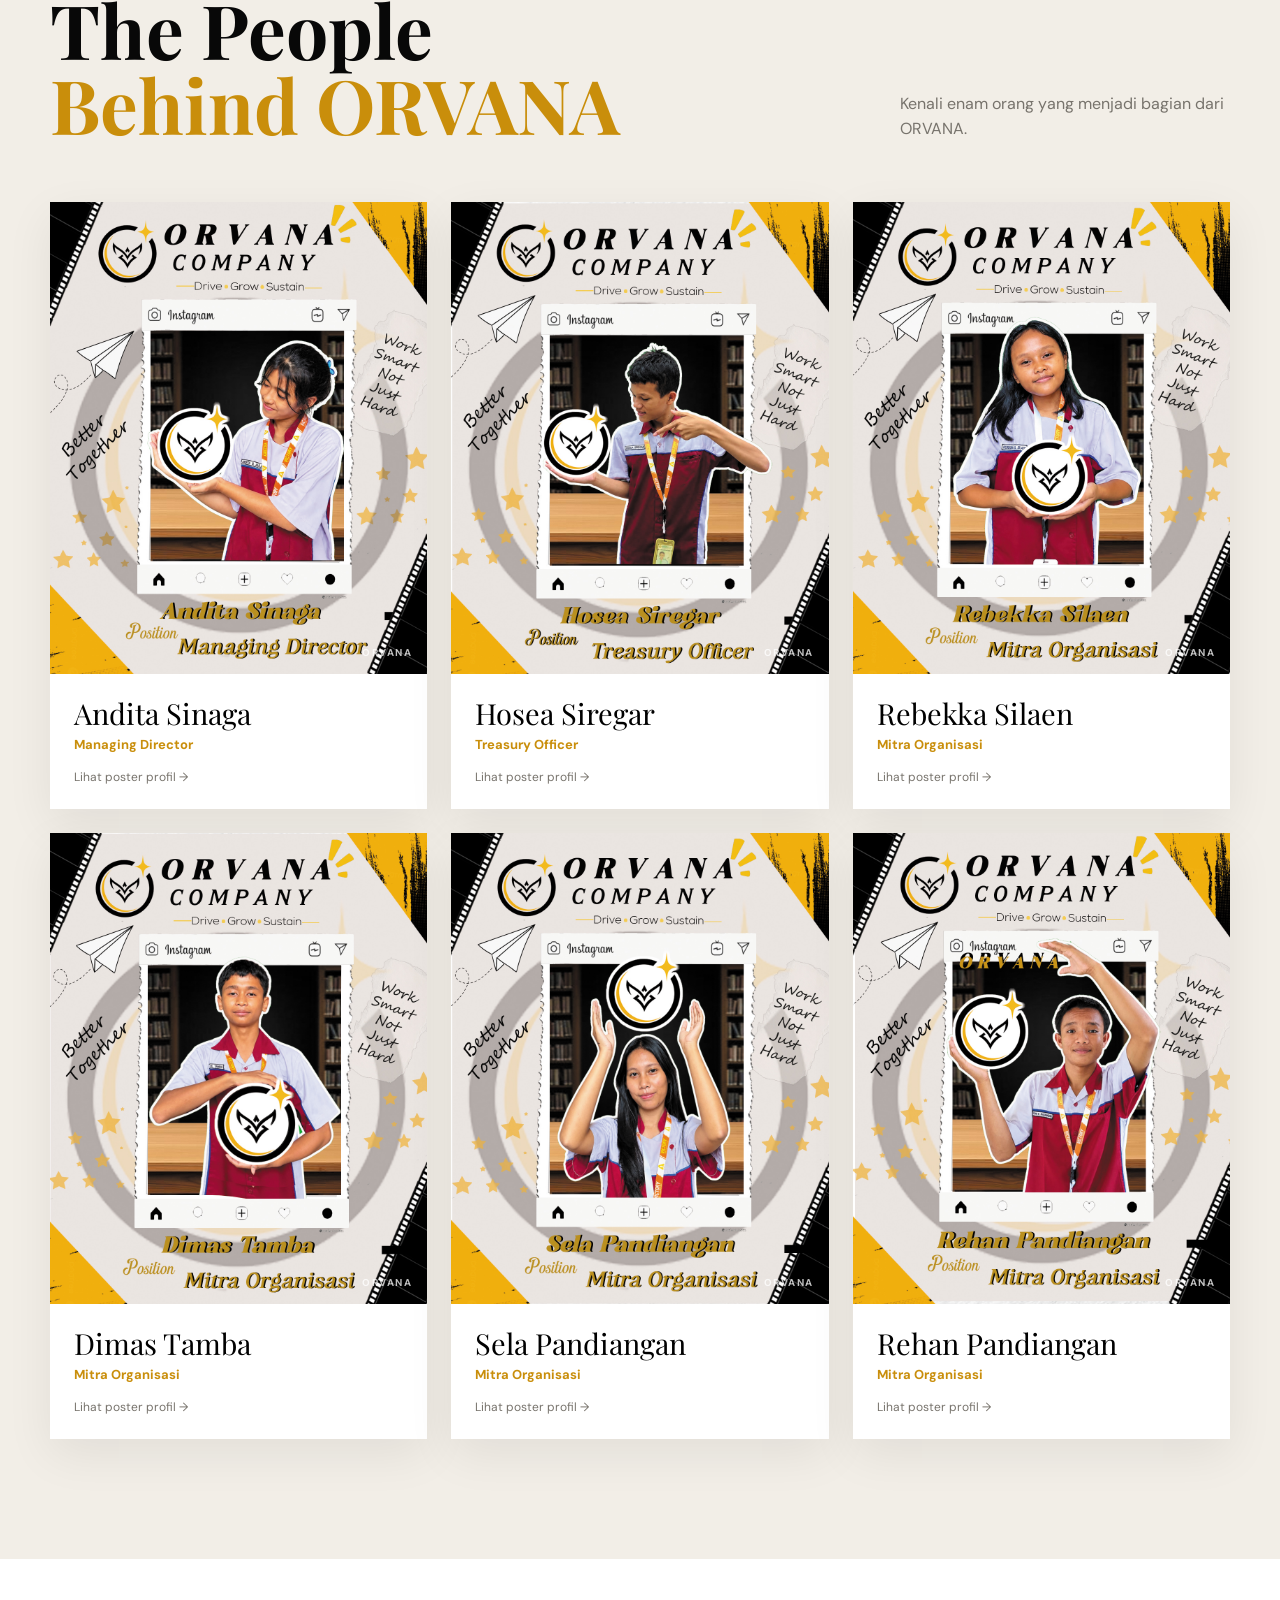
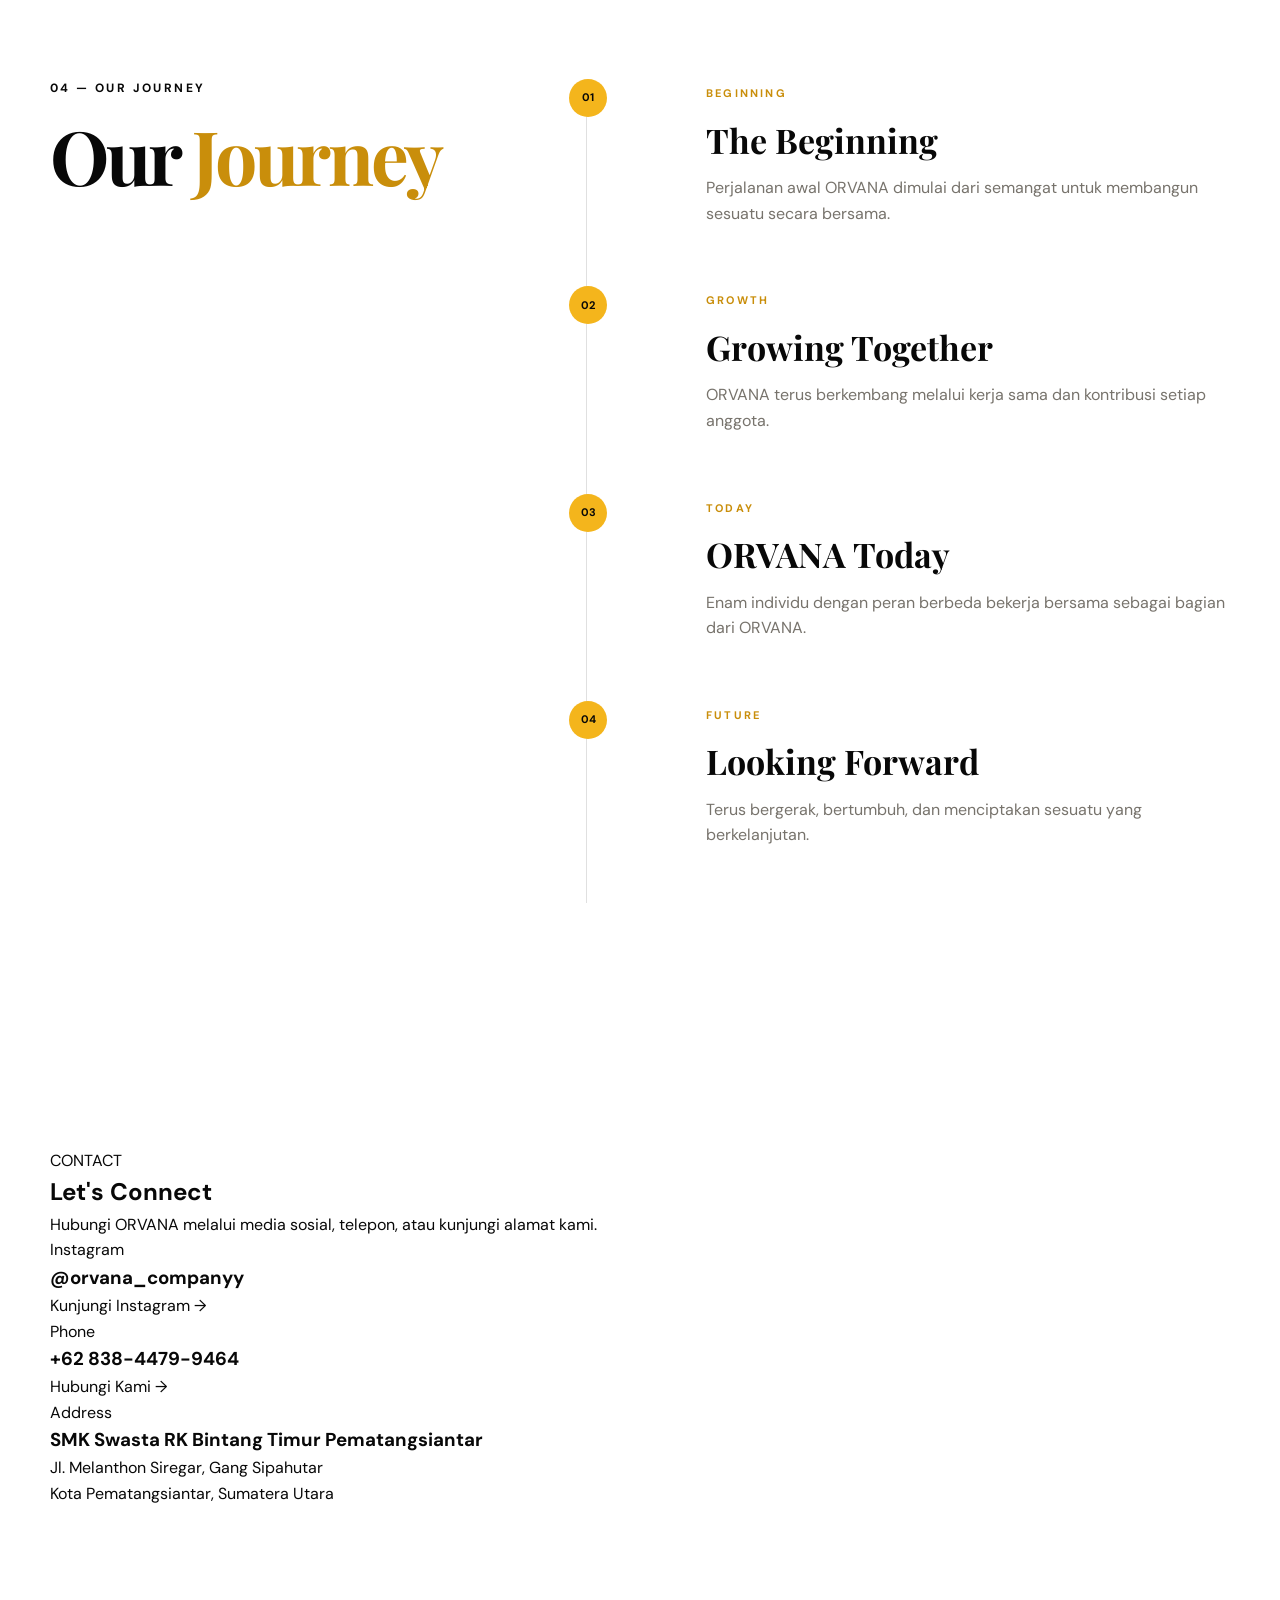
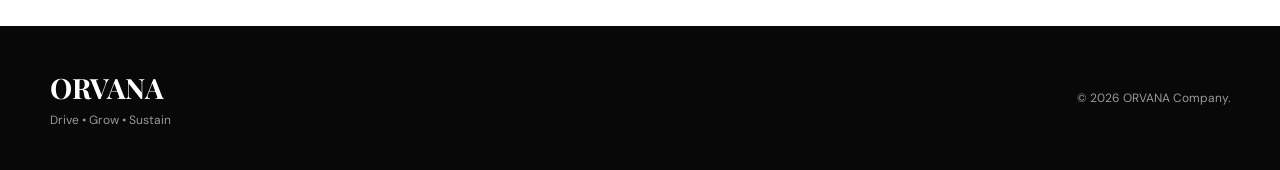
==== commit c2e23926: "Update index.html" ====
--- a/index.html
+++ b/index.html
@@ -1043,4 +1043,4 @@
 
 </body>
 
-</html>+</html>
--- a/style.css
+++ b/style.css
@@ -2647,4 +2647,4 @@
 
     }
 
-}+}
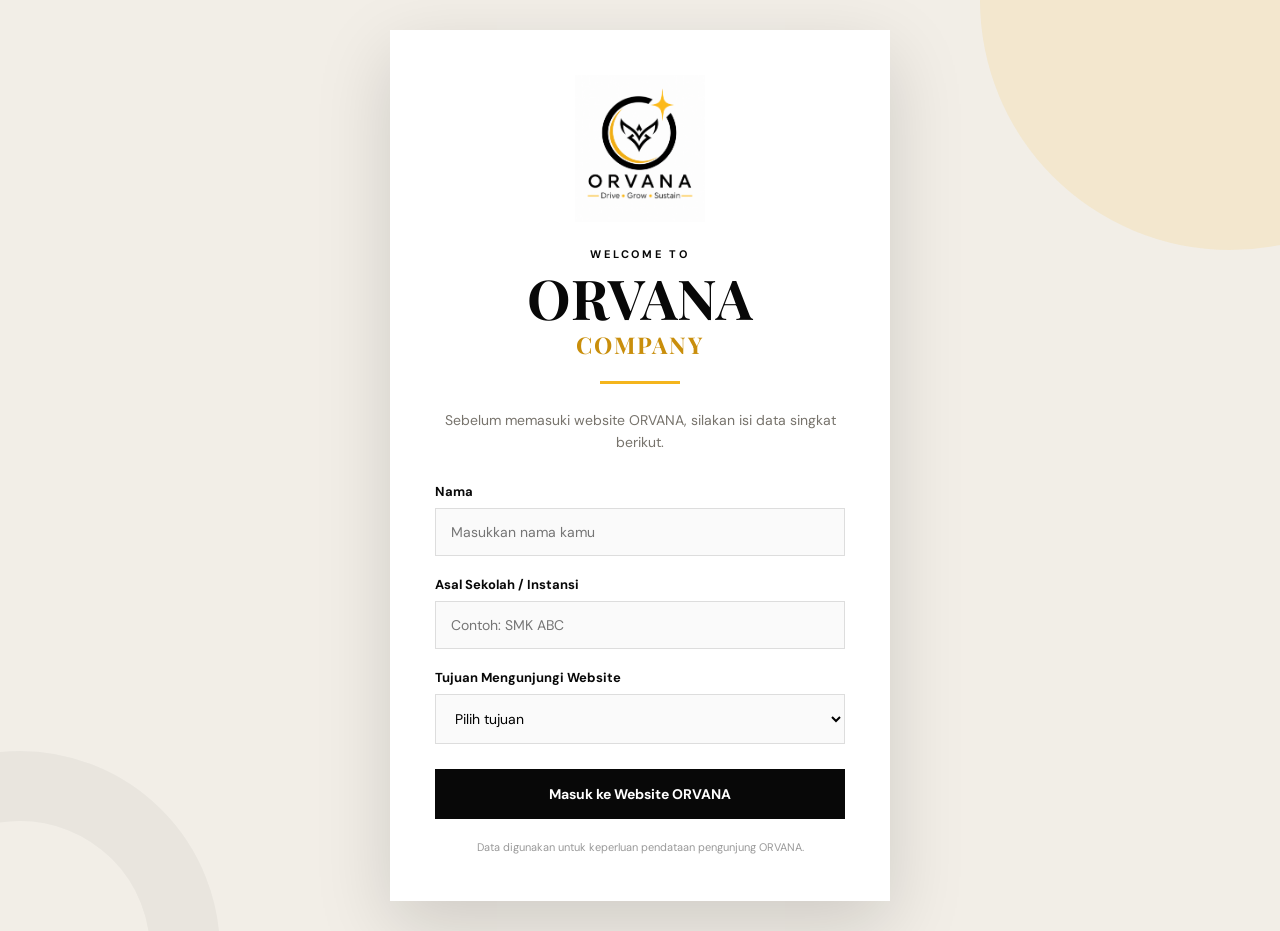
==== commit 695fab8e: "Add visitor verification" ====
--- a/index.html
+++ b/index.html
@@ -2,6 +2,11 @@
 <html lang="id">
 
 <head>
+    <script>
+    if (sessionStorage.getItem("orvanaVisitorVerified") !== "true") {
+        window.location.href = "visitor.html";
+    }
+</script>
     <meta charset="UTF-8">
 
     <meta name="viewport" content="width=device-width, initial-scale=1.0">
--- a/style.css
+++ b/style.css
@@ -2648,3 +2648,476 @@
     }
 
 }
+
+/* =========================================================
+   ORVANA — PREMIUM VISUAL UPGRADE
+   Added without removing the existing design rules.
+========================================================= */
+
+:root {
+    --gold-bright: #ffd45a;
+    --ink: #070707;
+    --paper: #f7f3ec;
+    --muted: #68645e;
+}
+
+/* Smooth selection */
+::selection {
+    background: var(--gold);
+    color: var(--black);
+}
+
+/* NAVBAR — premium glass effect */
+.navbar {
+    background: rgba(255,255,255,.82);
+    box-shadow: 0 8px 35px rgba(0,0,0,.05);
+    transition: background .3s ease, box-shadow .3s ease;
+}
+
+.navbar-container {
+    min-height: 76px;
+}
+
+.navigation a {
+    transition: color .25s ease, transform .25s ease;
+}
+
+.navigation a:hover {
+    color: var(--gold-dark);
+    transform: translateY(-1px);
+}
+
+/* HERO — stronger visual hierarchy */
+.hero {
+    min-height: calc(100vh - 76px);
+    background:
+        radial-gradient(circle at 78% 45%, rgba(244,181,28,.16), transparent 28%),
+        linear-gradient(135deg, #f8f4ec 0%, #eee8de 100%);
+}
+
+.hero::before {
+    content: "";
+    position: absolute;
+    inset: 0;
+    background-image:
+        linear-gradient(rgba(0,0,0,.025) 1px, transparent 1px),
+        linear-gradient(90deg, rgba(0,0,0,.025) 1px, transparent 1px);
+    background-size: 44px 44px;
+    mask-image: linear-gradient(to bottom, black, transparent 85%);
+    pointer-events: none;
+}
+
+.hero-container {
+    position: relative;
+    z-index: 3;
+}
+
+.hero h1 {
+    text-shadow: 0 8px 30px rgba(0,0,0,.06);
+}
+
+.hero h1 span {
+    color: transparent;
+    background: linear-gradient(90deg, #b77c00, #f4b51c, #9b6900);
+    -webkit-background-clip: text;
+    background-clip: text;
+}
+
+.hero-description {
+    line-height: 1.8;
+}
+
+.hero-buttons .button-dark {
+    box-shadow: 0 14px 30px rgba(0,0,0,.18);
+}
+
+.hero-buttons .button-dark:hover {
+    box-shadow: 0 18px 38px rgba(0,0,0,.24);
+}
+
+.hero-buttons .button-outline {
+    background: rgba(255,255,255,.35);
+}
+
+.hero-frame {
+    border-radius: 4px;
+    box-shadow: 0 30px 80px rgba(0,0,0,.18);
+    transition: transform .5s ease, box-shadow .5s ease;
+}
+
+.hero-visual:hover .hero-frame {
+    transform: rotate(0deg) translateY(-8px);
+    box-shadow: 0 38px 95px rgba(0,0,0,.22);
+}
+
+/* SECTION spacing + decorative headings */
+.section {
+    position: relative;
+}
+
+.section-number,
+.small-title,
+.section-label {
+    color: var(--gold-dark);
+}
+
+.section-title h2,
+.people-heading h2,
+.center-title h2,
+.contact h2 {
+    text-wrap: balance;
+}
+
+/* VISION */
+.vision-section {
+    background: #fff;
+}
+
+.vision-card {
+    border: 1px solid rgba(0,0,0,.07);
+    border-radius: 4px;
+    box-shadow: 0 18px 50px rgba(0,0,0,.06);
+    transition: transform .35s ease, box-shadow .35s ease;
+}
+
+.vision-card:hover {
+    transform: translateY(-6px);
+    box-shadow: 0 28px 65px rgba(0,0,0,.11);
+}
+
+.dark-card {
+    background:
+        radial-gradient(circle at 85% 15%, rgba(244,181,28,.16), transparent 25%),
+        var(--black);
+}
+
+/* VALUES — more editorial / premium */
+.values-section {
+    position: relative;
+    overflow: hidden;
+    background:
+        radial-gradient(circle at 15% 10%, rgba(244,181,28,.10), transparent 25%),
+        radial-gradient(circle at 90% 85%, rgba(244,181,28,.08), transparent 30%),
+        #080808;
+}
+
+.values-section::before {
+    content: "ORVANA";
+    position: absolute;
+    left: -20px;
+    bottom: -70px;
+    font-family: "Playfair Display", Georgia, serif;
+    font-size: clamp(130px, 22vw, 300px);
+    font-weight: 700;
+    line-height: 1;
+    color: rgba(255,255,255,.025);
+    pointer-events: none;
+}
+
+.value-card {
+    position: relative;
+    overflow: hidden;
+    border-radius: 5px;
+    background: linear-gradient(145deg, rgba(255,255,255,.045), rgba(255,255,255,.015));
+    backdrop-filter: blur(4px);
+}
+
+.value-card::after {
+    content: "";
+    position: absolute;
+    width: 130px;
+    height: 130px;
+    right: -55px;
+    bottom: -55px;
+    border: 1px solid rgba(244,181,28,.28);
+    border-radius: 50%;
+    transition: transform .45s ease;
+}
+
+.value-card:hover::after {
+    transform: scale(1.35);
+}
+
+.value-card h3 {
+    letter-spacing: -.02em;
+}
+
+/* PEOPLE — make the team section a visual focal point */
+.people-section {
+    background:
+        linear-gradient(180deg, #f2eee7 0%, #ebe4d9 100%);
+}
+
+.people-heading {
+    position: relative;
+}
+
+.people-heading::after {
+    content: "06";
+    font-family: "Playfair Display", Georgia, serif;
+    font-size: 110px;
+    line-height: 1;
+    color: rgba(0,0,0,.045);
+    position: absolute;
+    right: 0;
+    bottom: -30px;
+    pointer-events: none;
+}
+
+.person-card {
+    border-radius: 5px;
+    position: relative;
+}
+
+.person-card::before {
+    content: "";
+    position: absolute;
+    inset: 0;
+    border: 1px solid transparent;
+    pointer-events: none;
+    z-index: 4;
+    transition: border-color .3s ease;
+}
+
+.person-card:hover::before {
+    border-color: rgba(244,181,28,.55);
+}
+
+.person-photo {
+    background:
+        linear-gradient(135deg, #d8d0c2, #aaa398);
+}
+
+.person-photo::before {
+    content: "";
+    position: absolute;
+    inset: 0;
+    background: linear-gradient(to top, rgba(0,0,0,.25), transparent 45%);
+    z-index: 1;
+    pointer-events: none;
+}
+
+.person-info {
+    position: relative;
+}
+
+.person-position {
+    letter-spacing: .03em;
+    text-transform: uppercase;
+}
+
+.person-hint {
+    display: inline-flex;
+    padding: 6px 10px;
+    border: 1px solid rgba(0,0,0,.09);
+    border-radius: 999px;
+    background: #faf8f4;
+}
+
+/* JOURNEY */
+.journey-section {
+    background: #fff;
+}
+
+.timeline::before {
+    background: linear-gradient(to bottom, var(--gold), rgba(0,0,0,.08));
+}
+
+.timeline-number {
+    box-shadow: 0 0 0 7px rgba(244,181,28,.12);
+    transition: transform .3s ease, box-shadow .3s ease;
+}
+
+.timeline-item:hover .timeline-number {
+    transform: scale(1.08);
+    box-shadow: 0 0 0 10px rgba(244,181,28,.10);
+}
+
+/* CONTACT — fixes/beautifies the current .contact markup in index.html */
+.contact {
+    padding: 110px 0 120px;
+    background:
+        radial-gradient(circle at 90% 20%, rgba(244,181,28,.12), transparent 25%),
+        #f7f3ec;
+}
+
+.section-heading {
+    max-width: 760px;
+    margin: 0 auto 55px;
+    text-align: center;
+}
+
+.section-label {
+    display: inline-block;
+    margin-bottom: 14px;
+    font-size: 11px;
+    font-weight: 800;
+    letter-spacing: .22em;
+}
+
+.section-heading h2 {
+    font-family: "Playfair Display", Georgia, serif;
+    font-size: clamp(48px, 6vw, 76px);
+    line-height: 1;
+    letter-spacing: -.04em;
+}
+
+.section-heading p {
+    max-width: 650px;
+    margin: 22px auto 0;
+    color: var(--gray);
+}
+
+.contact-grid {
+    display: grid;
+    grid-template-columns: repeat(3, 1fr);
+    gap: 18px;
+}
+
+.contact-card {
+    min-height: 235px;
+    padding: 30px;
+    display: flex;
+    align-items: flex-start;
+    gap: 20px;
+    background: rgba(255,255,255,.72);
+    border: 1px solid rgba(0,0,0,.08);
+    border-radius: 6px;
+    box-shadow: 0 15px 45px rgba(0,0,0,.06);
+    transition: transform .3s ease, box-shadow .3s ease, border-color .3s ease;
+}
+
+.contact-card:hover {
+    transform: translateY(-7px);
+    box-shadow: 0 25px 60px rgba(0,0,0,.11);
+    border-color: rgba(244,181,28,.55);
+}
+
+.contact-icon {
+    width: 48px;
+    height: 48px;
+    flex: 0 0 48px;
+    display: grid;
+    place-items: center;
+    border-radius: 50%;
+    background: var(--black);
+    color: var(--gold);
+    font-size: 19px;
+}
+
+.contact-info span {
+    display: block;
+    color: var(--gold-dark);
+    font-size: 11px;
+    font-weight: 800;
+    letter-spacing: .16em;
+    text-transform: uppercase;
+}
+
+.contact-info h3 {
+    margin-top: 8px;
+    font-size: 18px;
+    line-height: 1.35;
+}
+
+.contact-info p {
+    margin-top: 10px;
+    color: var(--gray);
+    font-size: 13px;
+    line-height: 1.6;
+}
+
+.contact-info a {
+    display: inline-block;
+    margin-top: 18px;
+    font-size: 13px;
+    font-weight: 800;
+}
+
+.contact-info a:hover {
+    color: var(--gold-dark);
+}
+
+/* FOOTER */
+.footer {
+    border-top: 1px solid rgba(255,255,255,.08);
+}
+
+.footer h3 {
+    letter-spacing: .06em;
+}
+
+/* MODAL — more premium */
+.employee-modal {
+    background: rgba(0,0,0,.35);
+}
+
+.modal-container {
+    border-radius: 6px;
+    box-shadow: 0 35px 100px rgba(0,0,0,.4);
+}
+
+.modal-close {
+    box-shadow: 0 8px 25px rgba(0,0,0,.18);
+}
+
+/* Reveal fallback: if JS is delayed/disabled, content remains accessible */
+@media (prefers-reduced-motion: reduce) {
+    *,
+    *::before,
+    *::after {
+        scroll-behavior: auto !important;
+        transition-duration: .01ms !important;
+        animation-duration: .01ms !important;
+    }
+}
+
+/* TABLET */
+@media (max-width: 900px) {
+    .contact-grid {
+        grid-template-columns: 1fr;
+    }
+
+    .contact-card {
+        min-height: 180px;
+    }
+
+    .people-heading::after {
+        font-size: 80px;
+    }
+}
+
+/* MOBILE */
+@media (max-width: 680px) {
+    .hero {
+        min-height: auto;
+    }
+
+    .hero-frame {
+        width: min(390px, 92vw);
+    }
+
+    .hero-star {
+        font-size: 55px;
+    }
+
+    .contact {
+        padding: 80px 0;
+    }
+
+    .section-heading {
+        margin-bottom: 40px;
+    }
+
+    .contact-card {
+        padding: 24px;
+    }
+
+    .contact-info h3 {
+        font-size: 16px;
+    }
+
+    .people-heading::after {
+        display: none;
+    }
+}
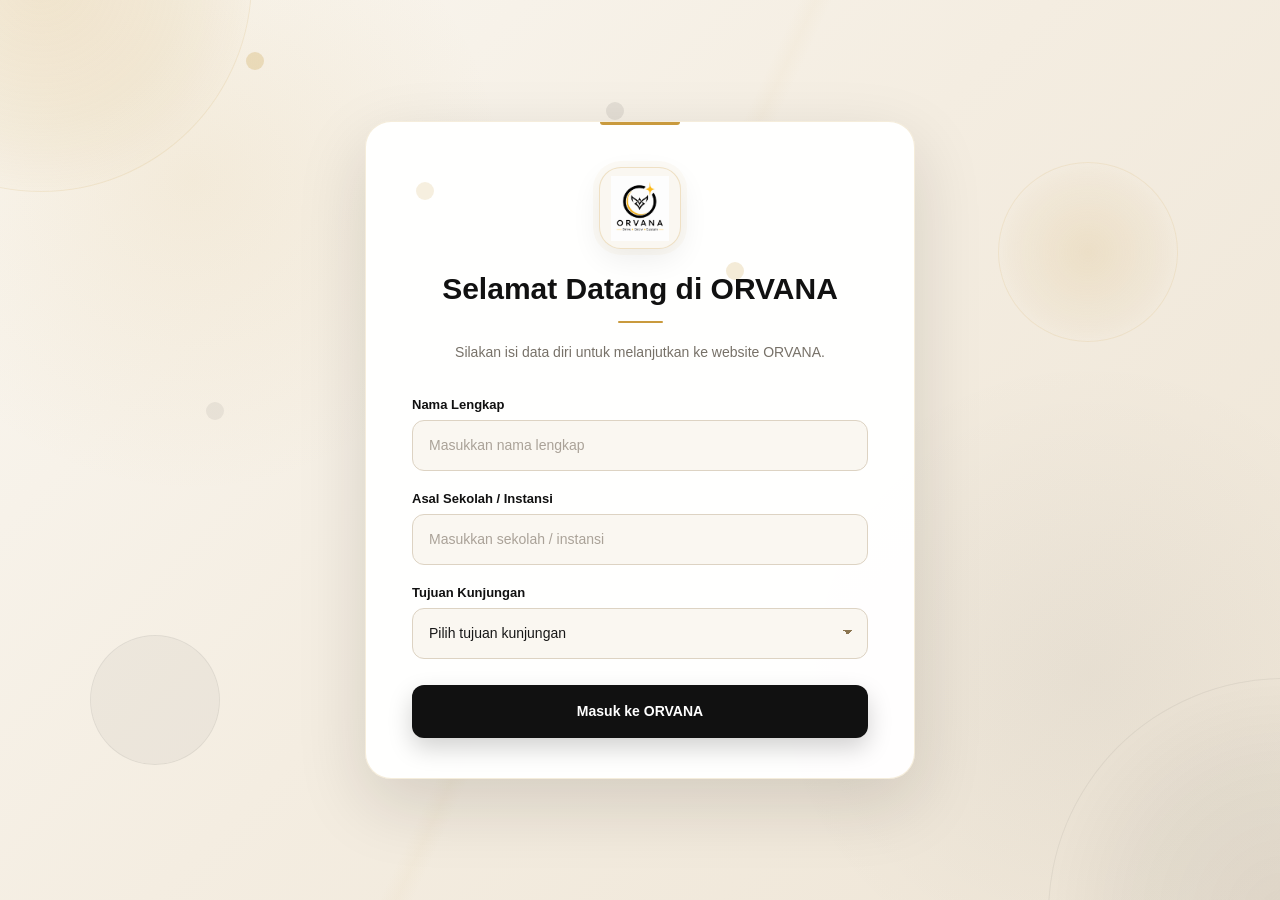
==== commit f56aa03f: "Fix Instagram link" ====
--- a/index.html
+++ b/index.html
@@ -2,10 +2,21 @@
 <html lang="id">
 
 <head>
-    <script>
-    if (sessionStorage.getItem("orvanaVisitorVerified") !== "true") {
-        window.location.href = "visitor.html";
-    }
+   <script>
+const params = new URLSearchParams(window.location.search);
+const verified = params.get("verified") === "1";
+
+if (verified) {
+    sessionStorage.setItem("orvanaVisitorVerified", "true");
+}
+
+if (!verified && sessionStorage.getItem("orvanaVisitorVerified") !== "true") {
+    window.location.replace("visitor.html");
+}
+
+if (verified) {
+    window.history.replaceState({}, document.title, "index.html");
+}
 </script>
     <meta charset="UTF-8">
 
@@ -763,22 +774,33 @@
             <div class="contact-card reveal">
                 <div class="contact-icon">
                     <i class="fab fa-instagram"></i>
-                </div>
-
-                <div class="contact-info">
-                    <span>Instagram</span>
-                    <h3>@orvana_companyy</h3>
-
-                    <a
-                        href="https://www.instagram.com/orvana_company/"
-                        target="_blank"
-                        rel="noopener noreferrer"
-                    >
-                        Kunjungi Instagram →
-                    </a>
-                </div>
-            </div>
-
+                <div class="contact-card">
+
+    <div class="contact-icon">
+        <!-- icon Instagram -->
+    </div>
+
+    <div class="contact-content">
+
+        <span class="contact-label">
+            INSTAGRAM
+        </span>
+
+        <h3>
+            @orvana_companyy
+        </h3>
+
+        <a
+            href="https://www.instagram.com/orvana_companyy/"
+            target="_blank"
+            rel="noopener noreferrer"
+        >
+            Kunjungi Instagram →
+        </a>
+
+    </div>
+
+</div>
             <!-- Telepon -->
             <div class="contact-card reveal">
                 <div class="contact-icon">
--- a/style.css
+++ b/style.css
@@ -3121,3 +3121,349 @@
         display: none;
     }
 }
+/* =========================================================
+   ORVANA — ANIMATED CREAM / BLACK / GOLD BACKGROUND
+========================================================= */
+
+body {
+    background: #f5efe4;
+    position: relative;
+    overflow-x: hidden;
+}
+
+/* Lapisan background utama */
+body::before {
+    content: "";
+    position: fixed;
+    inset: 0;
+    z-index: -2;
+    pointer-events: none;
+
+    background:
+        radial-gradient(circle at 10% 15%,
+            rgba(244,181,28,.18) 0,
+            rgba(244,181,28,.08) 12%,
+            transparent 28%),
+
+        radial-gradient(circle at 88% 18%,
+            rgba(0,0,0,.07) 0,
+            rgba(0,0,0,.035) 10%,
+            transparent 25%),
+
+        radial-gradient(circle at 75% 82%,
+            rgba(244,181,28,.13) 0,
+            rgba(244,181,28,.05) 13%,
+            transparent 30%),
+
+        radial-gradient(circle at 18% 88%,
+            rgba(0,0,0,.055) 0,
+            transparent 23%),
+
+        linear-gradient(
+            135deg,
+            #faf6ed 0%,
+            #f3ecdf 45%,
+            #eee5d7 100%
+        );
+}
+
+
+/* SHAPE GOLD BESAR */
+body::after {
+    content: "";
+    position: fixed;
+    width: 260px;
+    height: 260px;
+    left: -90px;
+    top: 12%;
+    z-index: -1;
+    pointer-events: none;
+
+    border-radius: 50%;
+
+    background:
+        radial-gradient(
+            circle,
+            rgba(244,181,28,.20) 0%,
+            rgba(244,181,28,.09) 45%,
+            transparent 72%
+        );
+
+    filter: blur(2px);
+
+    animation:
+        floatGold 12s ease-in-out infinite;
+}
+
+
+/* =========================================================
+   SHAPE TAMBAHAN
+   Menggunakan background pada elemen yang sudah ada
+========================================================= */
+
+.hero {
+    background:
+        radial-gradient(
+            circle at 15% 20%,
+            rgba(244,181,28,.12),
+            transparent 22%
+        ),
+        radial-gradient(
+            circle at 85% 75%,
+            rgba(0,0,0,.045),
+            transparent 20%
+        ),
+        radial-gradient(
+            circle at 55% 5%,
+            rgba(244,181,28,.08),
+            transparent 18%
+        ),
+        #f5efe4;
+
+    overflow: hidden;
+}
+
+
+/* =========================================================
+   SHAPE FLOATING
+========================================================= */
+
+.hero-decoration {
+    animation:
+        floatingShape 8s ease-in-out infinite;
+}
+
+
+/* Shape gold pertama */
+.hero-decoration-1 {
+    background:
+        linear-gradient(
+            135deg,
+            #f4b51c,
+            #c98e0b
+        );
+
+    opacity: .22;
+
+    animation:
+        rotateShape 18s linear infinite,
+        floatingShape 9s ease-in-out infinite;
+}
+
+
+/* Shape bintang */
+.hero-decoration-2 {
+    background:
+        linear-gradient(
+            135deg,
+            #c98e0b,
+            #f4b51c
+        );
+
+    opacity: .65;
+
+    animation:
+        floatingSmall 6s ease-in-out infinite;
+}
+
+
+/* Lingkaran lama dibuat lebih halus */
+.hero-circle {
+    border-color: rgba(0,0,0,.045);
+
+    animation:
+        slowFloat 15s ease-in-out infinite;
+}
+
+
+/* =========================================================
+   SHAPE TAMBAHAN DI SISI KANAN
+========================================================= */
+
+.hero-visual::before {
+    content: "";
+    position: absolute;
+
+    width: 180px;
+    height: 180px;
+
+    right: -100px;
+    top: 15%;
+
+    border: 2px solid rgba(244,181,28,.22);
+    border-radius: 50%;
+
+    animation:
+        orbitShape 14s ease-in-out infinite;
+
+    pointer-events: none;
+}
+
+
+/* =========================================================
+   SHAPE LINGKARAN KECIL
+========================================================= */
+
+.hero-visual::after {
+    content: "";
+
+    position: absolute;
+
+    width: 70px;
+    height: 70px;
+
+    left: -35px;
+    bottom: 12%;
+
+    border-radius: 50%;
+
+    background:
+        rgba(0,0,0,.045);
+
+    box-shadow:
+        95px -80px 0 rgba(244,181,28,.10),
+        160px 45px 0 rgba(0,0,0,.035),
+        -35px 120px 0 rgba(244,181,28,.08);
+
+    animation:
+        smallShapes 10s ease-in-out infinite;
+
+    pointer-events: none;
+}
+
+
+/* =========================================================
+   ANIMATIONS
+========================================================= */
+
+@keyframes floatGold {
+
+    0%, 100% {
+        transform:
+            translate3d(0, 0, 0)
+            scale(1);
+    }
+
+    50% {
+        transform:
+            translate3d(35px, 25px, 0)
+            scale(1.08);
+    }
+}
+
+
+@keyframes floatingShape {
+
+    0%, 100% {
+        transform:
+            translateY(0)
+            rotate(45deg);
+    }
+
+    50% {
+        transform:
+            translateY(-25px)
+            rotate(55deg);
+    }
+}
+
+
+@keyframes floatingSmall {
+
+    0%, 100% {
+        transform:
+            translateY(0)
+            scale(1);
+    }
+
+    50% {
+        transform:
+            translateY(-18px)
+            scale(1.12);
+    }
+}
+
+
+@keyframes slowFloat {
+
+    0%, 100% {
+        transform:
+            translate(0, 0);
+    }
+
+    50% {
+        transform:
+            translate(35px, -25px);
+    }
+}
+
+
+@keyframes rotateShape {
+
+    from {
+        transform:
+            rotate(45deg);
+    }
+
+    to {
+        transform:
+            rotate(405deg);
+    }
+}
+
+
+@keyframes orbitShape {
+
+    0%, 100% {
+        transform:
+            translate(0, 0)
+            scale(1);
+    }
+
+    50% {
+        transform:
+            translate(-30px, 25px)
+            scale(1.15);
+    }
+}
+
+
+@keyframes smallShapes {
+
+    0%, 100% {
+        transform:
+            translate(0, 0);
+    }
+
+    50% {
+        transform:
+            translate(18px, -25px);
+    }
+}
+
+
+/* =========================================================
+   MOBILE
+========================================================= */
+
+@media (max-width: 680px) {
+
+    body::after {
+        width: 180px;
+        height: 180px;
+        left: -70px;
+    }
+
+    .hero-visual::before {
+        width: 120px;
+        height: 120px;
+        right: -70px;
+    }
+
+    .hero-visual::after {
+        width: 45px;
+        height: 45px;
+        left: -20px;
+    }
+
+}
